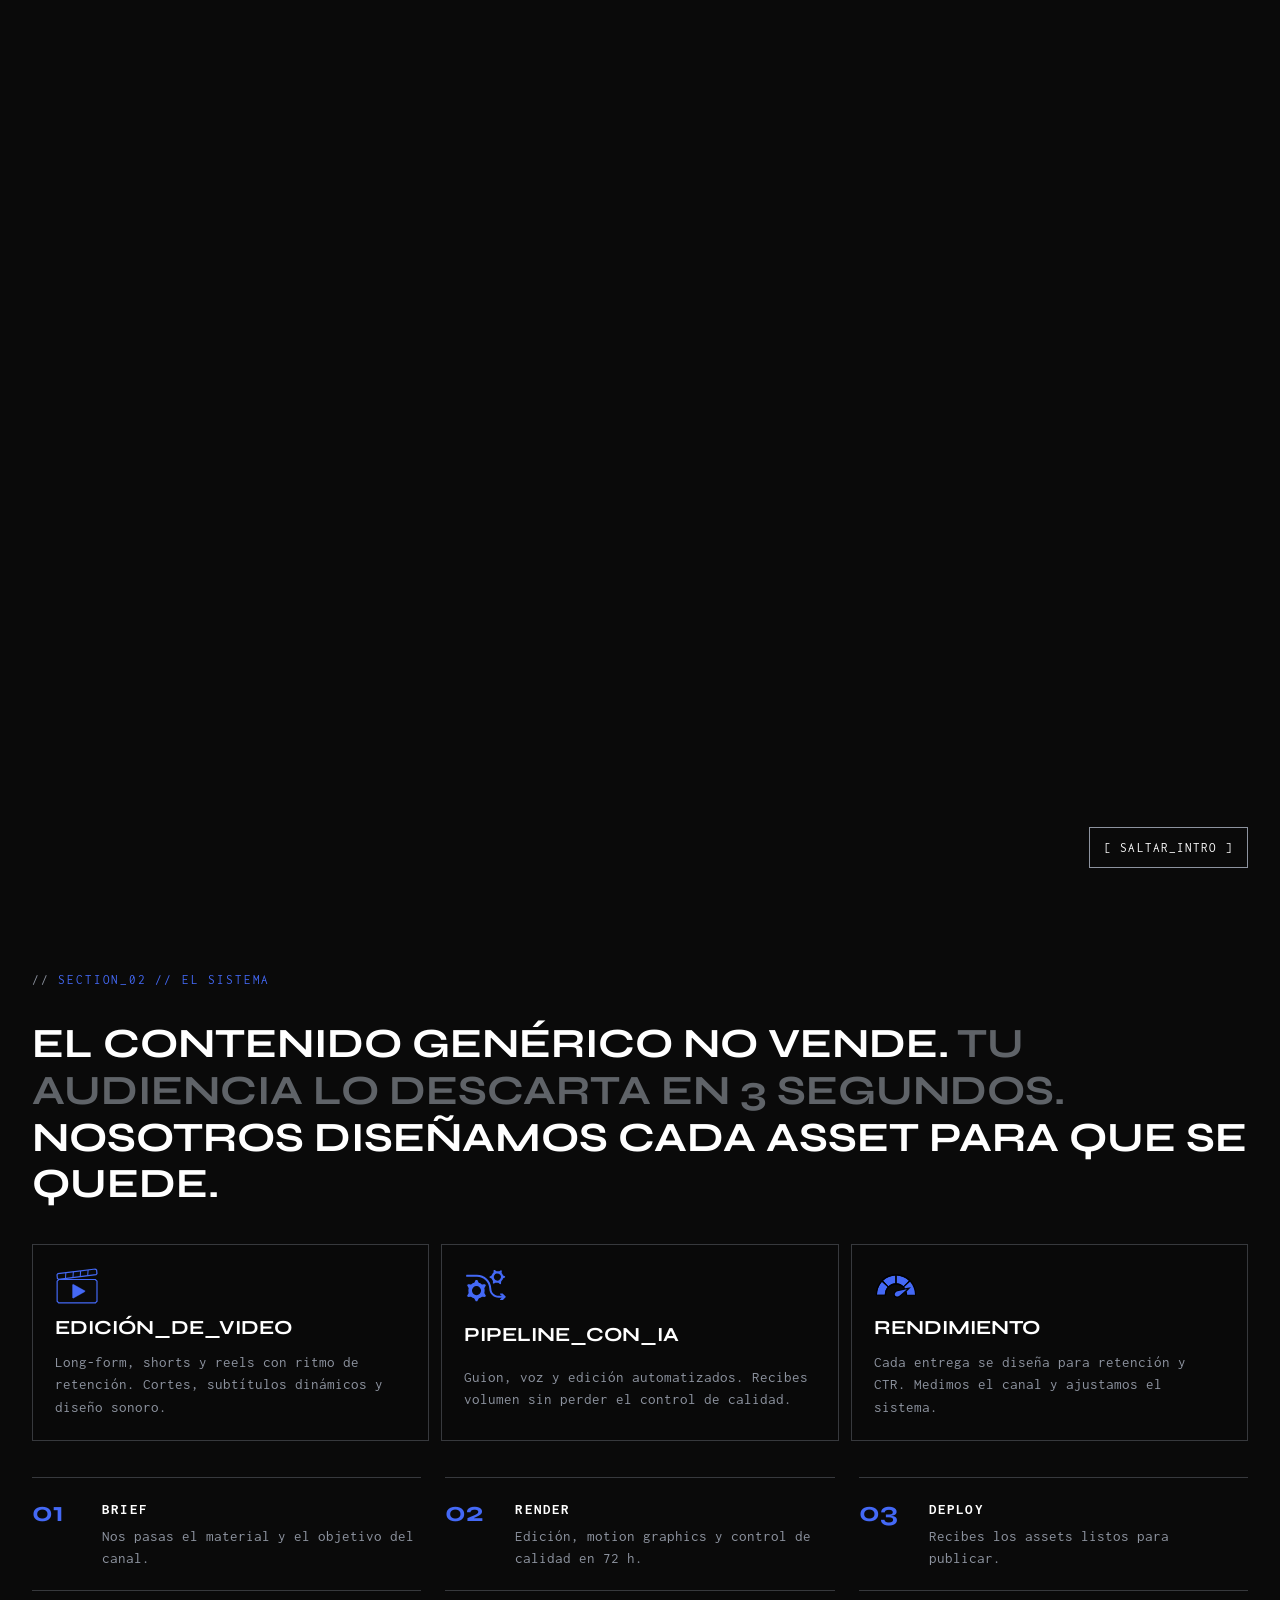
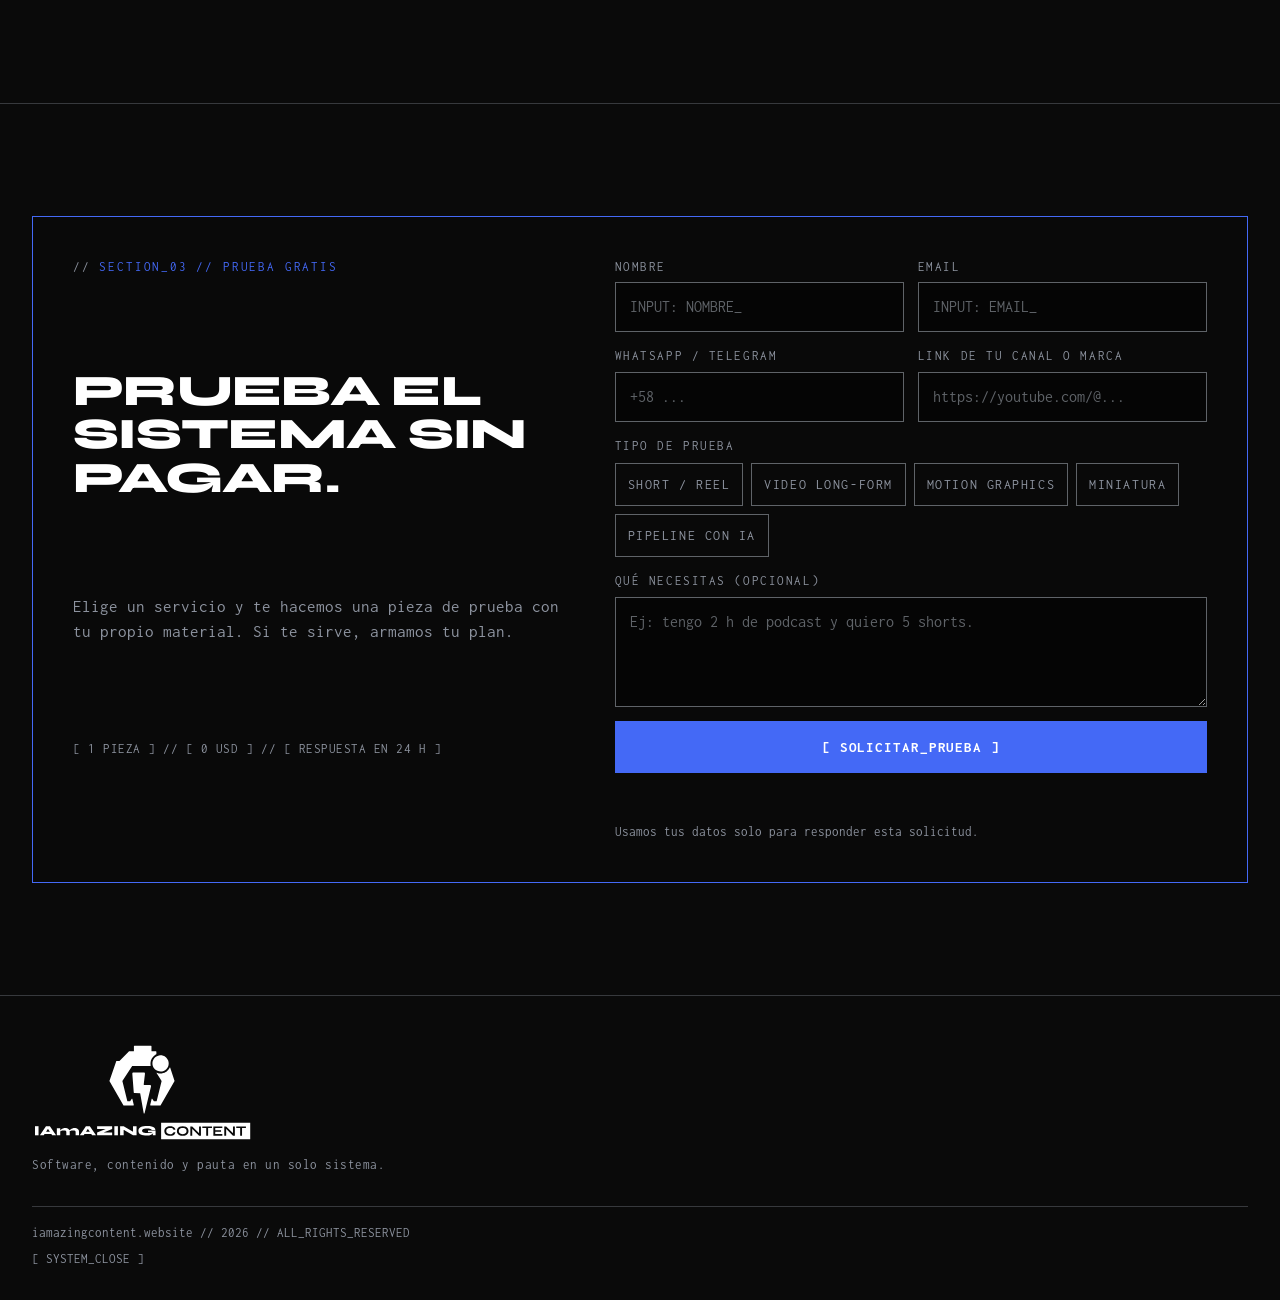
==== index.html @ 4e672001 "fix: hallazgos P0/P1 de la revisión UX/UI (taste) - Titulares sin cortes a mitad de palabra en móvil" ====
<!DOCTYPE html>
<html lang="es">
<head>
  <meta charset="UTF-8">
  <meta name="viewport" content="width=device-width, initial-scale=1, viewport-fit=cover">
  <title>IAmAZING CONTENT // Ingeniería visual para creadores y marcas</title>
  <meta name="description" content="Edición de video, motion graphics y pipeline con IA para canales de YouTube y marcas. Más de 1 M de suscriptores en los canales que operamos. Pide tu prueba gratis.">
  <meta name="theme-color" content="#0A0A0A">
  <meta property="og:type" content="website">
  <meta property="og:title" content="IAmAZING CONTENT // Contenido que detiene el scroll">
  <meta property="og:description" content="Edición de video, motion graphics y pipeline con IA. Pide tu prueba gratis.">
  <meta property="og:image" content="assets/brand/og-isotipo.png">
  <link rel="icon" type="image/svg+xml" href="assets/brand/logos/Isotipo-azul.svg">
  <link rel="preconnect" href="https://fonts.googleapis.com">
  <link rel="preconnect" href="https://fonts.gstatic.com" crossorigin>
  <link href="https://fonts.googleapis.com/css2?family=Inconsolata:wght@400;700&family=Syne:wght@600;700;800&display=swap" rel="stylesheet">
  <link rel="stylesheet" href="assets/css/iamc.css">
</head>
<body>
  <div id="intro" aria-hidden="true">
    <video muted playsinline preload="auto"><source src="assets/video/intro.mp4" type="video/mp4"></video>
    <canvas></canvas>
    <button class="intro-skip" type="button">[ SALTAR_INTRO ]</button>
  </div>
  <canvas id="ascii-bg" aria-hidden="true"></canvas>
  <div class="noise" aria-hidden="true"></div>
  <div class="scanline" aria-hidden="true"></div>

  <div class="page">
    <header class="topbar">
      <div class="wrap">
        <a class="brand" href="./" aria-label="IAmAZING CONTENT, inicio">
          <img class="iso" src="assets/brand/logos/Isotipo-azul.svg" alt="" width="36" height="36">
          <span class="wordmark">IAmAZING <b>CONTENT</b></span>
        </a>
        <div class="status" aria-hidden="true"><span><span class="dot">■</span> SYSTEM_ONLINE</span><span>LOG: CCS/VNZLA</span></div>
        <nav class="nav" aria-label="Principal">
          <a href="portafolio/">[ PORTAFOLIO ]</a>
          <a class="hide-sm" href="portafolio/#planes">[ PLANES ]</a>
          <a class="nav-cta" href="#prueba">PRUEBA_GRATIS</a>
        </nav>
      </div>
    </header>

    <main>
      <!-- SECTION_01 // HERO + CARRUSEL DE CLIENTES -->
      <section class="hero" aria-labelledby="hero-title">
        <div class="wrap">
          <span class="tag reveal">Estudio de ingeniería visual</span>
          <h1 id="hero-title" class="h-display reveal">Contenido que <em>detiene</em> el scroll.</h1>
          <p class="lead reveal">Editamos, animamos y automatizamos video para canales de YouTube y marcas. <strong>Dirección creativa humana</strong> sobre un pipeline con IA.</p>
        </div>
      </section>

      <section aria-label="Canales que operamos">
        <div class="wrap" style="margin-bottom:12px"><span class="mono-s">[ CLIENTES_ACTIVOS ] // +1 M de suscriptores en los canales que operamos</span></div>
        <div class="marquee"><div class="marquee-track" id="client-track"></div></div>
        <div class="wrap" style="padding-top:20px">
          <div class="hero-actions">
            <a class="btn btn-primary glitch" href="portafolio/">[ ACCEDER_AL_PORTAFOLIO ]
              <img class="arr" src="assets/brand/icons/icon-arrow-deploy-white.svg" alt=""></a>
            <a class="btn glitch" href="#prueba">[ PRUEBA_GRATIS ]</a>
          </div>
        </div>
      </section>

      <!-- SECTION_02 // SPEECH DE VENTA -->
      <section class="section" id="sistema" aria-labelledby="sistema-title">
        <div class="wrap">
          <div class="section-head">
            <span class="tag">Section_02 // El sistema</span>
            <h2 id="sistema-title" class="sr-only">El sistema</h2>
          </div>
          <p class="manifesto reveal">El contenido genérico no vende. <span>Tu audiencia lo descarta en 3 segundos.</span> Nosotros diseñamos cada asset para que se quede.</p>

          <div class="pillars">
            <article class="pillar panel reveal">
              <img src="assets/brand/icons/icon-video-render-blue.svg" alt="" width="44" height="38">
              <h3 data-scramble>Edición_de_video</h3>
              <p>Long-form, shorts y reels con ritmo de retención. Cortes, subtítulos dinámicos y diseño sonoro.</p>
            </article>
            <article class="pillar panel reveal">
              <img src="assets/brand/icons/icon-automation-workflow-blue.svg" alt="" width="44" height="38">
              <h3 data-scramble>Pipeline_con_IA</h3>
              <p>Guion, voz y edición automatizados. Recibes volumen sin perder el control de calidad.</p>
            </article>
            <article class="pillar panel reveal">
              <img src="assets/brand/icons/icon-metrics-speed-blue.svg" alt="" width="44" height="38">
              <h3 data-scramble>Rendimiento</h3>
              <p>Cada entrega se diseña para retención y CTR. Medimos el canal y ajustamos el sistema.</p>
            </article>
          </div>

          <div class="pipeline">
            <div class="step reveal"><b>01</b><div><h4>Brief</h4><p>Nos pasas el material y el objetivo del canal.</p></div></div>
            <div class="step reveal"><b>02</b><div><h4>Render</h4><p>Edición, motion graphics y control de calidad en 72 h.</p></div></div>
            <div class="step reveal"><b>03</b><div><h4>Deploy</h4><p>Recibes los assets listos para publicar.</p></div></div>
          </div>
        </div>
      </section>

      <!-- SECTION_03 // PRUEBA GRATIS (captura de leads) -->
      <section class="section" id="prueba" aria-labelledby="prueba-title">
        <div class="wrap">
          <div class="trial panel reveal">
            <div class="trial-head">
              <span class="tag">Section_03 // Prueba gratis</span>
              <h2 id="prueba-title" class="h2">Prueba el sistema sin pagar.</h2>
              <p class="lead">Elige un servicio y te hacemos una pieza de prueba con tu propio material. Si te sirve, armamos tu plan.</p>
              <p class="mono-s">[ 1 PIEZA ] // [ 0 USD ] // [ RESPUESTA EN 24 H ]</p>
            </div>
            <form class="form" id="trial-form" novalidate>
              <div class="row">
                <div class="field"><label for="f-nombre">Nombre</label><input id="f-nombre" name="nombre" autocomplete="name" required placeholder="INPUT: NOMBRE_"></div>
                <div class="field"><label for="f-email">Email</label><input id="f-email" name="email" type="email" autocomplete="email" required placeholder="INPUT: EMAIL_"></div>
              </div>
              <div class="row">
                <div class="field"><label for="f-tel">WhatsApp / Telegram</label><input id="f-tel" name="telefono" type="tel" autocomplete="tel" placeholder="+58 ..."></div>
                <div class="field"><label for="f-canal">Link de tu canal o marca</label><input id="f-canal" name="canal" type="url" inputmode="url" required placeholder="https://youtube.com/@..."></div>
              </div>
              <fieldset class="field" style="border:0">
                <legend class="legend">Tipo de prueba</legend>
                <div class="chips">
                  <label><input type="checkbox" name="servicio" value="Short / Reel"><span>Short / Reel</span></label>
                  <label><input type="checkbox" name="servicio" value="Video long-form"><span>Video long-form</span></label>
                  <label><input type="checkbox" name="servicio" value="Motion graphics"><span>Motion graphics</span></label>
                  <label><input type="checkbox" name="servicio" value="Miniatura"><span>Miniatura</span></label>
                  <label><input type="checkbox" name="servicio" value="Pipeline con IA"><span>Pipeline con IA</span></label>
                </div>
              </fieldset>
              <div class="field"><label for="f-msg">Qué necesitas (opcional)</label><textarea id="f-msg" name="mensaje" placeholder="Ej: tengo 2 h de podcast y quiero 5 shorts."></textarea></div>
              <input class="hp" name="website" tabindex="-1" autocomplete="off" aria-hidden="true">
              <button class="btn btn-primary btn-block glitch" type="submit">[ SOLICITAR_PRUEBA ]</button>
              <p class="form-status" id="form-status" role="status" aria-live="polite"></p>
              <p class="form-note">Usamos tus datos solo para responder esta solicitud.</p>
            </form>
          </div>
        </div>
      </section>
    </main>

    <!-- SECTION_04 // FOOTER -->
    <footer class="footer" id="contacto">
      <div class="wrap">
        <div class="footer-grid">
          <div>
            <img class="logo-big" src="assets/brand/logos/Logotipo-negativo.svg" alt="IAmAZING CONTENT" width="220">
            <p class="mono-s" style="margin-top:14px">Software, contenido y pauta en un solo sistema.</p>
          </div>
          <div class="socials" id="socials"></div>
        </div>
        <div class="footer-bottom">
          <span><span data-domain></span> // <span data-year></span> // ALL_RIGHTS_RESERVED</span>
          <span>[ SYSTEM_CLOSE ]</span>
        </div>
      </div>
    </footer>
  </div>

  <script src="assets/js/config.js"></script>
  <script src="assets/js/app.js"></script>
</body>
</html>
---- assets/css/iamc.css ----
/* IAmAZING CONTENT // WEBSITE v2 // mobile first
   Tokens = Kit-IA/tokens.css (brandbook). Nada de esquinas redondeadas. */
:root {
  --negro: #0A0A0A;
  --negro-2: #050505;
  --azul: #4469F6;
  --cemento: #8D939F;
  --ceniza: #5F6368;
  --blanco: #FFFFFF;
  --line: rgba(141, 147, 159, .35);
  --f-display: 'Syne', sans-serif;
  --f-mono: 'Inconsolata', ui-monospace, monospace;
  --gut: 16px;
  --max: 1280px;
}

*, *::before, *::after { box-sizing: border-box; margin: 0; padding: 0; border-radius: 0 !important; }
html { scroll-behavior: smooth; -webkit-text-size-adjust: 100%; overflow-x: clip; }
body {
  background: var(--negro);
  color: var(--cemento);
  font-family: var(--f-mono);
  font-size: 16px;
  line-height: 1.5;
  overflow-x: clip;
  min-height: 100vh;
}
img, svg, video { display: block; max-width: 100%; }
a { color: inherit; text-decoration: none; }
button, input, select, textarea { font: inherit; color: inherit; }
:focus-visible { outline: 2px solid var(--azul); outline-offset: 3px; }
.sr-only { position: absolute; width: 1px; height: 1px; overflow: hidden; clip: rect(0 0 0 0); white-space: nowrap; }

/* ---------- capas de fondo ---------- */
#ascii-bg { position: fixed; inset: 0; width: 100%; height: 100%; z-index: 0; pointer-events: none; }
.noise {
  position: fixed; inset: 0; z-index: 1; pointer-events: none; opacity: .08; mix-blend-mode: overlay;
  background-image: url('data:image/svg+xml,%3Csvg viewBox="0 0 200 200" xmlns="http://www.w3.org/2000/svg"%3E%3Cfilter id="n"%3E%3CfeTurbulence type="fractalNoise" baseFrequency="0.85" numOctaves="3" stitchTiles="stitch"/%3E%3C/filter%3E%3Crect width="100%25" height="100%25" filter="url(%23n)"/%3E%3C/svg%3E');
}
.scanline {
  position: fixed; left: 0; right: 0; height: 120px; z-index: 1; pointer-events: none;
  background: linear-gradient(to bottom, transparent, rgba(68, 105, 246, .06), transparent);
  animation: scan 7s linear infinite;
}
@keyframes scan { from { top: -120px; } to { top: 100%; } }

.page { position: relative; z-index: 2; }
.wrap { width: 100%; max-width: var(--max); margin: 0 auto; padding: 0 var(--gut); }

/* ---------- intro ---------- */
#intro { position: fixed; inset: 0; z-index: 100; background: var(--negro); transition: opacity 1s ease; }
#intro.out { opacity: 0; pointer-events: none; }
#intro canvas { width: 100%; height: 100%; }
#intro video { display: none; }
.intro-skip {
  position: absolute; right: var(--gut); bottom: calc(var(--gut) + env(safe-area-inset-bottom));
  background: transparent; border: 1px solid var(--cemento); padding: 10px 14px;
  font-family: var(--f-mono); font-size: 13px; letter-spacing: .08em; color: var(--blanco); cursor: pointer;
}

/* ---------- barra superior ---------- */
.topbar {
  position: sticky; top: 0; z-index: 50;
  background: rgba(10, 10, 10, .82); backdrop-filter: blur(8px); -webkit-backdrop-filter: blur(8px);
  border-bottom: 1px solid var(--line);
}
.topbar .wrap { display: flex; align-items: center; justify-content: space-between; gap: 12px; height: 60px; }
.brand { display: flex; align-items: center; gap: 10px; }
.brand .iso { width: 30px; height: 30px; }
.brand .logo { height: 16px; width: auto; }
.nav { display: flex; align-items: center; gap: 6px; }
.nav a { font-size: 13px; letter-spacing: .06em; padding: 8px 10px; color: var(--cemento); }
.nav a:hover, .nav a[aria-current="page"] { color: var(--blanco); }
.nav .nav-cta { border: 1px solid var(--azul); color: var(--blanco); }
.nav .hide-sm { display: none; }
.status { display: none; font-size: 12px; color: var(--ceniza); gap: 14px; }
.status .dot { color: var(--azul); animation: blink 1.4s steps(1) infinite; }
@keyframes blink { 50% { opacity: 0; } }

/* ---------- tipografía ---------- */
.tag { display: inline-block; font-size: 12px; letter-spacing: .14em; color: var(--azul); text-transform: uppercase; }
.tag::before { content: '// '; color: var(--ceniza); }
.h-display {
  font-family: var(--f-display); font-weight: 800; color: var(--blanco);
  text-transform: uppercase; line-height: .95; letter-spacing: -.02em;
  font-size: clamp(1.6rem, 6.8vw, 6.2rem); letter-spacing: -.03em;
}
.h-display em { font-style: normal; color: var(--azul); }
.h2 {
  font-family: var(--f-display); font-weight: 800; color: var(--blanco); text-transform: uppercase;
  line-height: 1; letter-spacing: -.015em; font-size: clamp(1.5rem, 6vw, 3.4rem);
}
.lead { font-size: 17px; color: var(--cemento); max-width: 60ch; }
.lead strong { color: var(--blanco); font-weight: 700; }
.mono-s { font-size: 13px; letter-spacing: .04em; color: var(--ceniza); }

/* ---------- botones ---------- */
.btn {
  position: relative; display: inline-flex; align-items: center; justify-content: center; gap: 10px;
  min-height: 52px; padding: 14px 22px; border: 1px solid var(--azul);
  font-family: var(--f-mono); font-weight: 700; font-size: 15px; letter-spacing: .06em; text-transform: uppercase;
  cursor: pointer; overflow: hidden; transition: color .2s, background .2s; background: transparent; color: var(--blanco);
}
.btn-primary { background: var(--azul); color: var(--blanco); }
.btn:hover { background: var(--blanco); color: var(--negro); border-color: var(--blanco); }
.btn .arr { width: 18px; height: 18px; }
.btn-block { width: 100%; }
.glitch:hover { animation: glitch .35s steps(2) 1; }
@keyframes glitch {
  0% { transform: translate(0); clip-path: inset(0 0 0 0); }
  25% { transform: translate(-3px, 1px); clip-path: inset(10% 0 55% 0); }
  50% { transform: translate(3px, -1px); clip-path: inset(60% 0 5% 0); }
  75% { transform: translate(-1px, 0); clip-path: inset(30% 0 30% 0); }
  100% { transform: translate(0); clip-path: inset(0 0 0 0); }
}

/* ---------- secciones ---------- */
.section { padding: 72px 0; border-bottom: 1px solid var(--line); }
.section-head { display: grid; gap: 14px; margin-bottom: 32px; }
.panel { border: 1px solid var(--line); background: rgba(10, 10, 10, .78); }

/* HERO */
.hero { padding: 40px 0 28px; }
.hero .h-display { margin: 14px 0 18px; }
.hero .lead { margin-bottom: 26px; }
.hero-actions { display: grid; gap: 10px; }

/* CARRUSEL DE CLIENTES (marquee) */
.marquee { position: relative; overflow: hidden; border-top: 1px solid var(--line); border-bottom: 1px solid var(--line); background: rgba(5, 5, 5, .85); }
.marquee::before, .marquee::after { content: ''; position: absolute; top: 0; bottom: 0; width: 40px; z-index: 2; pointer-events: none; }
.marquee::before { left: 0; background: linear-gradient(to right, var(--negro), transparent); }
.marquee::after { right: 0; background: linear-gradient(to left, var(--negro), transparent); }
.marquee-track { display: flex; width: max-content; animation: marquee 38s linear infinite; }
.marquee:hover .marquee-track, .marquee:focus-within .marquee-track { animation-play-state: paused; }
@keyframes marquee { to { transform: translateX(-50%); } }
.client {
  display: grid; grid-template-rows: auto auto auto; gap: 6px; width: 250px; padding: 18px 20px;
  border-right: 1px solid var(--line); transition: background .2s;
}
.client:hover { background: rgba(68, 105, 246, .08); }
.client .c-name { font-family: var(--f-display); font-weight: 700; color: var(--blanco); font-size: 18px; line-height: 1.1; text-transform: uppercase; }
.client .c-num { font-family: var(--f-display); font-weight: 800; color: var(--azul); font-size: 34px; line-height: 1; }
.client .c-meta { font-size: 12px; color: var(--ceniza); letter-spacing: .06em; text-transform: uppercase; }

/* SPEECH / PILARES */
.pillars { display: grid; gap: 12px; }
.pillar { padding: 22px; display: grid; gap: 12px; }
.pillar img { width: 44px; height: 38px; object-fit: contain; object-position: left; }
.pillar h3 { font-family: var(--f-display); color: var(--blanco); font-size: 20px; text-transform: uppercase; line-height: 1.1; }
.pillar p { font-size: 15px; }
.manifesto { font-family: var(--f-display); font-weight: 700; color: var(--blanco); font-size: clamp(1.4rem, 5.6vw, 2.6rem); line-height: 1.12; text-transform: uppercase; margin-bottom: 36px; }
.manifesto span { color: var(--ceniza); }
.pipeline { margin-top: 36px; display: grid; }
.step { display: grid; grid-template-columns: 56px 1fr; gap: 14px; padding: 20px 0; border-top: 1px solid var(--line); }
.step:last-child { border-bottom: 1px solid var(--line); }
.step b { font-family: var(--f-display); color: var(--azul); font-size: 28px; line-height: 1; }
.step h4 { color: var(--blanco); font-size: 15px; letter-spacing: .08em; text-transform: uppercase; margin-bottom: 4px; }
.step p { font-size: 15px; }

/* FREE TRIAL */
.trial { padding: 22px; display: grid; gap: 22px; border-color: var(--azul); }
.trial-head { display: grid; gap: 10px; }
.form { display: grid; gap: 14px; }
.field { display: grid; gap: 6px; }
.legend { margin-bottom: 8px; }
.field label, .legend { font-size: 12px; letter-spacing: .12em; text-transform: uppercase; color: var(--cemento); }
.field input, .field select, .field textarea {
  width: 100%; min-height: 50px; padding: 12px 14px; background: var(--negro-2);
  border: 1px solid var(--ceniza); font-size: 16px; /* 16px evita el zoom de iOS */
  color: var(--blanco); appearance: none; -webkit-appearance: none;
}
.field textarea { min-height: 110px; resize: vertical; }
.field select { background-image: linear-gradient(45deg, transparent 50%, var(--cemento) 50%), linear-gradient(135deg, var(--cemento) 50%, transparent 50%); background-position: calc(100% - 20px) 50%, calc(100% - 14px) 50%; background-size: 6px 6px; background-repeat: no-repeat; }
.field input::placeholder, .field textarea::placeholder { color: var(--ceniza); }
.field input:focus, .field select:focus, .field textarea:focus { border-color: var(--azul); outline: none; }
.chips { display: flex; flex-wrap: wrap; gap: 8px; }
.chips label { position: relative; }
.chips input { position: absolute; opacity: 0; inset: 0; cursor: pointer; }
.chips span { display: inline-block; padding: 10px 12px; border: 1px solid var(--ceniza); font-size: 14px; color: var(--cemento); }
.chips input:checked + span { border-color: var(--azul); background: var(--azul); color: var(--blanco); }
.chips input:focus-visible + span { outline: 2px solid var(--azul); outline-offset: 2px; }
.form-note { font-size: 12px; color: var(--ceniza); }
.form-status { min-height: 1.5em; font-size: 14px; color: var(--azul); }
.hp { position: absolute; left: -9999px; }

/* FOOTER */
.footer { padding: 48px 0 calc(32px + env(safe-area-inset-bottom)); }
.footer-grid { display: grid; gap: 28px; }
.footer .logo-big { width: 220px; }
.socials { display: grid; grid-template-columns: 1fr 1fr; gap: 8px; }
.socials a { display: flex; align-items: center; gap: 10px; min-height: 48px; padding: 10px 12px; border: 1px solid var(--line); font-size: 14px; color: var(--blanco); }
.socials a:hover { border-color: var(--azul); }
.socials svg { width: 18px; height: 18px; fill: var(--azul); flex: none; }
.footer-bottom { margin-top: 32px; padding-top: 16px; border-top: 1px solid var(--line); display: grid; gap: 6px; font-size: 12px; color: var(--ceniza); }

/* ---------- PORTAFOLIO ---------- */
.reel { position: relative; }
.reel-track { display: flex; gap: 12px; overflow-x: auto; scroll-snap-type: x mandatory; padding: 0 var(--gut) 8px; scrollbar-width: none; }
.reel-track::-webkit-scrollbar { display: none; }
.reel-item { flex: 0 0 78%; scroll-snap-align: center; border: 1px solid var(--line); background: var(--negro-2); }
.reel-media { position: relative; aspect-ratio: 9 / 16; overflow: hidden; background: var(--negro-2); }
.reel-media video, .reel-media canvas { width: 100%; height: 100%; object-fit: cover; }
.reel-media .ph { position: absolute; inset: 0; display: grid; place-items: center; text-align: center; padding: 20px; font-size: 13px; color: var(--ceniza); }
.reel-cap { display: flex; justify-content: space-between; gap: 10px; padding: 10px 12px; font-size: 12px; letter-spacing: .06em; text-transform: uppercase; }
.reel-cap b { color: var(--blanco); font-weight: 700; }
.reel-ctrl { display: flex; gap: 8px; justify-content: flex-end; padding: 12px var(--gut) 0; }
.reel-ctrl button { width: 48px; height: 48px; border: 1px solid var(--line); background: transparent; color: var(--blanco); cursor: pointer; font-size: 18px; }
.reel-ctrl button:hover { border-color: var(--azul); }

.cases { display: grid; gap: 14px; }
.case { padding: 20px; display: grid; gap: 16px; }
.case-top { display: flex; justify-content: space-between; align-items: flex-start; gap: 10px; }
.case-id { font-size: 12px; color: var(--ceniza); letter-spacing: .1em; }
.case h3 { font-family: var(--f-display); font-weight: 800; color: var(--blanco); font-size: 26px; line-height: 1; text-transform: uppercase; }
.case .handle { font-size: 14px; color: var(--azul); }
.case .niche { font-size: 12px; text-transform: uppercase; letter-spacing: .1em; border: 1px solid var(--line); padding: 4px 8px; white-space: nowrap; }
.stats { display: grid; grid-template-columns: repeat(3, 1fr); border: 1px solid var(--line); }
.stat { padding: 12px 10px; border-right: 1px solid var(--line); }
.stat:last-child { border-right: 0; }
.stat b { display: block; font-family: var(--f-display); font-weight: 800; color: var(--blanco); font-size: 22px; line-height: 1.1; }
.stat span { font-size: 11px; color: var(--ceniza); letter-spacing: .08em; text-transform: uppercase; }
.timeline { display: grid; gap: 6px; font-size: 14px; }
.timeline div { display: grid; grid-template-columns: 92px 1fr; gap: 10px; }
.timeline dt { color: var(--ceniza); font-size: 12px; text-transform: uppercase; letter-spacing: .08em; padding-top: 2px; }
.timeline dd { color: var(--cemento); }
.pending { color: var(--ceniza); font-style: normal; border-bottom: 1px dashed var(--ceniza); }

.cta-band { padding: 28px 22px; display: grid; gap: 18px; background: var(--azul); border: 0; }
.cta-band .h2 { color: var(--blanco); }
.cta-band p { color: var(--blanco); }
.cta-band .btn { background: var(--negro); border-color: var(--negro); }
.cta-band .btn:hover { background: var(--blanco); color: var(--negro); }

.tiers { display: flex; border: 1px solid var(--line); margin-bottom: 18px; }
.tiers button { flex: 1; min-height: 48px; padding: 8px 6px; background: transparent; border: 0; border-right: 1px solid var(--line); color: var(--cemento); font-size: 13px; letter-spacing: .06em; text-transform: uppercase; cursor: pointer; }
.tiers button:last-child { border-right: 0; }
.tiers button[aria-pressed="true"] { background: var(--azul); color: var(--blanco); }
.tier-desc { font-size: 14px; margin-bottom: 18px; min-height: 3em; }
.plans { display: grid; gap: 12px; }
.plan { padding: 22px; display: grid; gap: 14px; align-content: start; }
.plan.featured { border-color: var(--azul); }
.plan .p-name { font-size: 13px; letter-spacing: .14em; color: var(--azul); text-transform: uppercase; }
.plan .p-hours { font-family: var(--f-display); font-weight: 800; color: var(--blanco); font-size: 22px; text-transform: uppercase; line-height: 1.1; }
.plan .p-price { font-family: var(--f-display); font-weight: 800; color: var(--blanco); font-size: 46px; line-height: 1; }
.plan .p-price small { font-family: var(--f-mono); font-size: 14px; color: var(--ceniza); font-weight: 400; }
.plan ul { list-style: none; display: grid; gap: 8px; font-size: 14px; }
.plan li { padding-left: 18px; position: relative; }
.plan li::before { content: '>'; position: absolute; left: 0; color: var(--azul); }

/* ---------- motion utilitario ---------- */
.reveal { opacity: 0; transform: translateY(18px); transition: opacity .7s ease, transform .7s ease; }
.reveal.in { opacity: 1; transform: none; }

/* ---------- breakpoints (mobile first) ---------- */
@media (min-width: 600px) {
  .hero-actions { grid-template-columns: auto auto; justify-content: start; }
  .reel-item { flex-basis: 44%; }
  .socials { grid-template-columns: repeat(3, 1fr); }
}
@media (min-width: 900px) {
  :root { --gut: 32px; }
  .topbar .wrap { height: 68px; }
  .brand .iso { width: 36px; height: 36px; }
  .brand .logo { height: 20px; }
  .nav .hide-sm { display: inline-block; }
  .status { display: flex; }
  .section { padding: 112px 0; }
  .hero { padding: 72px 0 48px; }
  .pillars { grid-template-columns: repeat(3, 1fr); }
  .pipeline { grid-template-columns: repeat(3, 1fr); gap: 0 24px; }
  .step, .step:last-child { border-bottom: 1px solid var(--line); }
  .trial { grid-template-columns: 1fr 1.2fr; padding: 40px; gap: 48px; }
  .form .row { display: grid; grid-template-columns: 1fr 1fr; gap: 14px; }
  .footer-grid { grid-template-columns: 1.2fr 2fr; }
  .client { width: 300px; padding: 22px 26px; }
  .reel-item { flex-basis: 24%; }
  .cases { grid-template-columns: repeat(2, 1fr); }
  .cta-band { grid-template-columns: 1fr auto; align-items: center; padding: 40px; }
  .plans { grid-template-columns: repeat(3, 1fr); }
  .tiers { max-width: 560px; }
}
@media (prefers-reduced-motion: reduce) {
  *, *::before, *::after { animation: none !important; transition: none !important; scroll-behavior: auto !important; }
  .reveal { opacity: 1; transform: none; }
  .marquee-track { flex-wrap: nowrap; }
}

/* QA 360 px: evitar que el contenido mínimo de las grillas ensanche la página */
.cases, .plans, .pillars, .footer-grid { grid-template-columns: minmax(0, 1fr); }
.case, .plan, .pillar, .socials a { min-width: 0; }
.socials { grid-template-columns: repeat(2, minmax(0, 1fr)); }
.socials a { font-size: 13px; flex-wrap: wrap; row-gap: 0; }
.socials a .mono-s { font-size: 11px; width: 100%; padding-left: 28px; }
.case h3 { font-size: clamp(19px, 5.6vw, 26px); }
.case-top > div { min-width: 0; }
.stat { min-width: 0; }
.stat b { font-size: clamp(17px, 5.2vw, 22px); }
.case .btn { width: 100%; }
@media (min-width: 600px) { .socials { grid-template-columns: repeat(3, minmax(0, 1fr)); } }
@media (min-width: 900px) {
  .cases { grid-template-columns: repeat(2, minmax(0, 1fr)); }
  .plans, .pillars { grid-template-columns: repeat(3, minmax(0, 1fr)); }
  .footer-grid { grid-template-columns: 1.2fr 2fr; }
  .case .btn { width: auto; justify-self: start; }
}
.case, .plan, .pillar, .trial, .form, .field { grid-template-columns: minmax(0, 1fr); }
.stats { grid-template-columns: repeat(3, minmax(0, 1fr)); }
.section-head .h2 { font-size: clamp(1.5rem, 6.2vw, 3.4rem); }
@media (min-width: 900px) { .trial { grid-template-columns: 1fr 1.2fr; } }

.wordmark { font-family: var(--f-display); font-weight: 800; font-size: 14px; letter-spacing: .02em; color: var(--blanco); white-space: nowrap; }
.wordmark b { background: var(--blanco); color: var(--negro); padding: 0 4px; font-weight: 700; }
@media (max-width: 380px) { .wordmark { font-size: 12px; } .nav a { padding: 8px 6px; font-size: 12px; } }
@media (min-width: 900px) { .wordmark { font-size: 17px; } .trial .h2 { font-size: clamp(2rem, 3.4vw, 2.8rem); } }
.nav a { white-space: nowrap; }
@media (max-width: 599px) { .nav a:not(.nav-cta) { display: none; } .wordmark { font-size: 13px; } }

/* taste P0/P1 (2026-11-03): sin cortes a mitad de palabra, texto legible, hero con video */
.case-top { flex-direction: column; align-items: flex-start; }
@media (min-width: 600px) { .case-top { flex-direction: row; } }
.mono-s, .c-meta, .stat span, .case-id, .timeline dt, .form-note, .footer-bottom, .reel-cap, .tag::before { color: var(--cemento); }
.mono-s, .form-note, .footer-bottom, .c-meta, .case-id, .stat span, .timeline dt, .reel-cap, .tag, .field label, .legend { font-size: 13px; }
.hero { position: relative; overflow: hidden; }
.hero .wrap { position: relative; z-index: 1; }
.hero-loop { position: absolute; inset: 0; width: 100%; height: 100%; object-fit: cover; opacity: .32; z-index: 0; }
.hero-loop + .hero-fade { position: absolute; inset: 0; z-index: 0; background: linear-gradient(to bottom, rgba(10,10,10,.35), var(--negro)); }
.stat b { white-space: nowrap; font-size: clamp(15px, 4.6vw, 22px); }
.stat { padding: 12px 8px; }
.stat b { font-size: clamp(14px, 4.2vw, 22px); letter-spacing: -.02em; }
.stat span { font-size: 12px; }
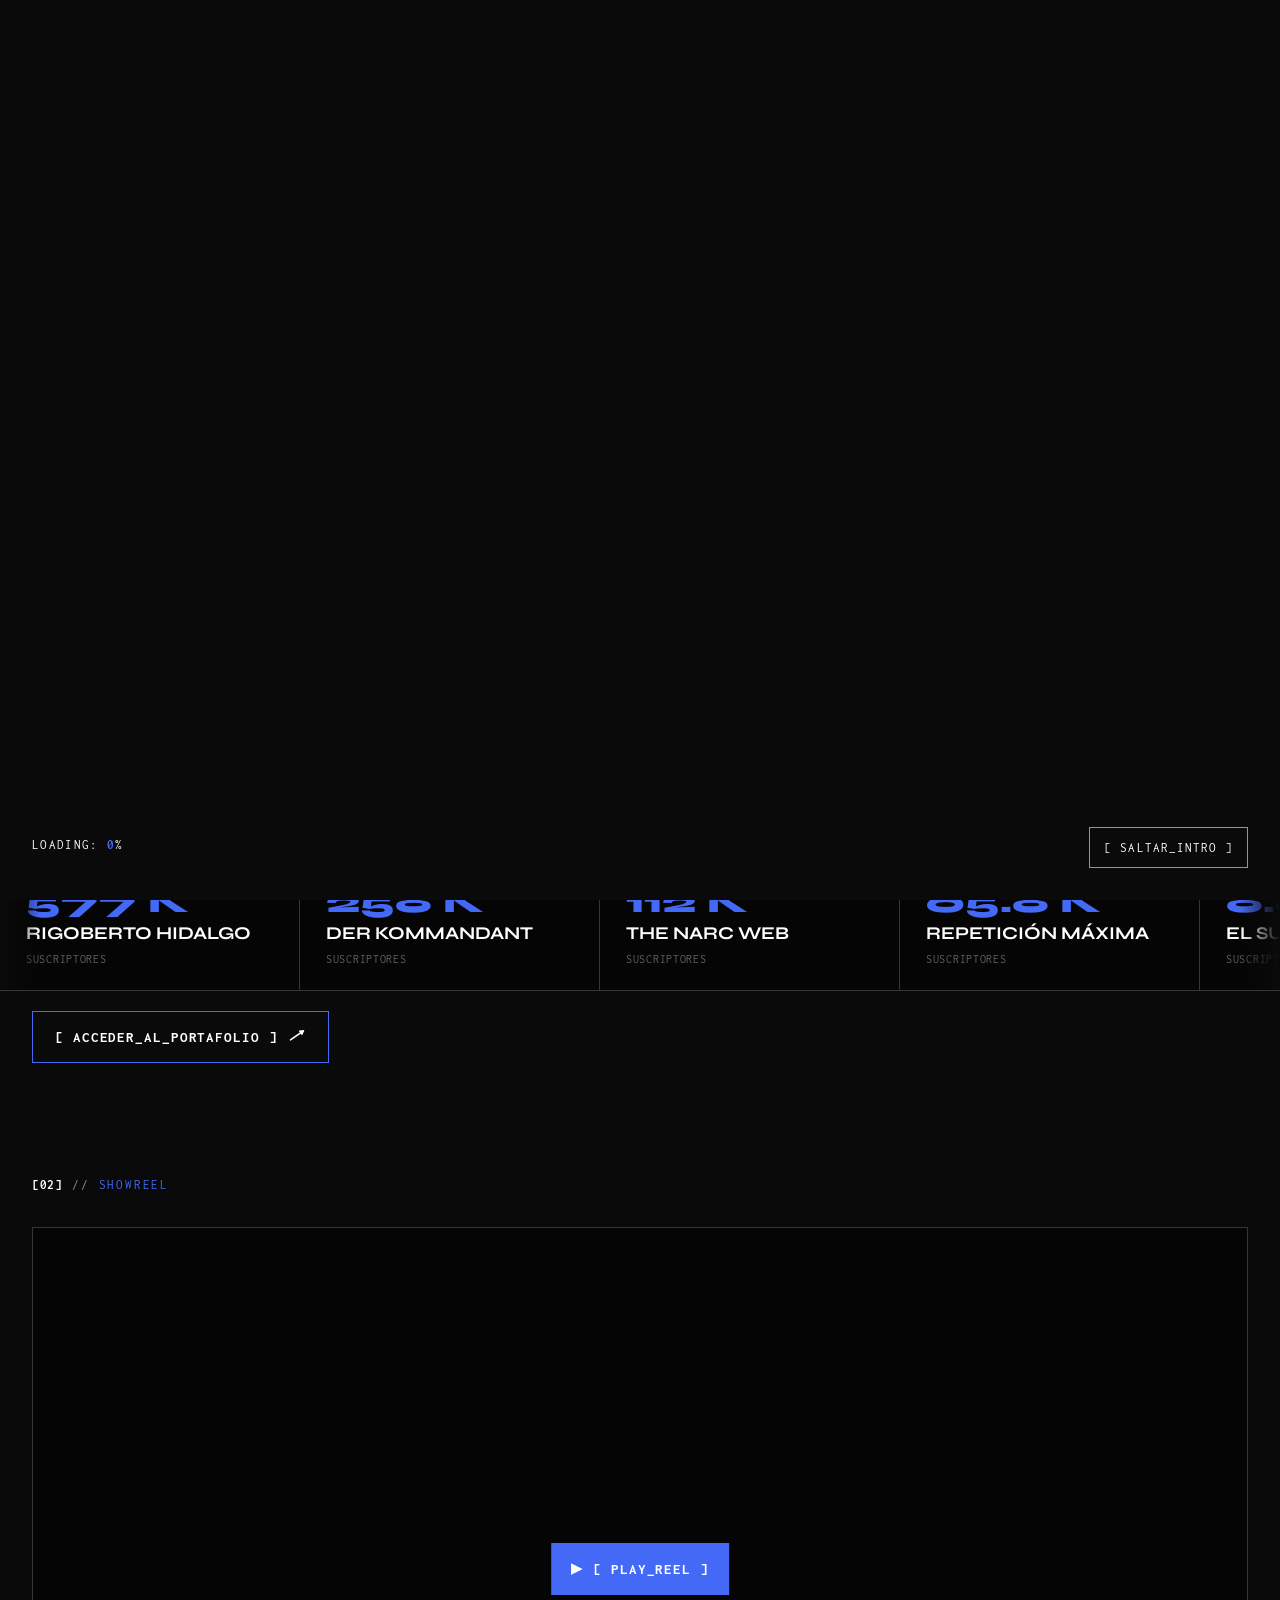
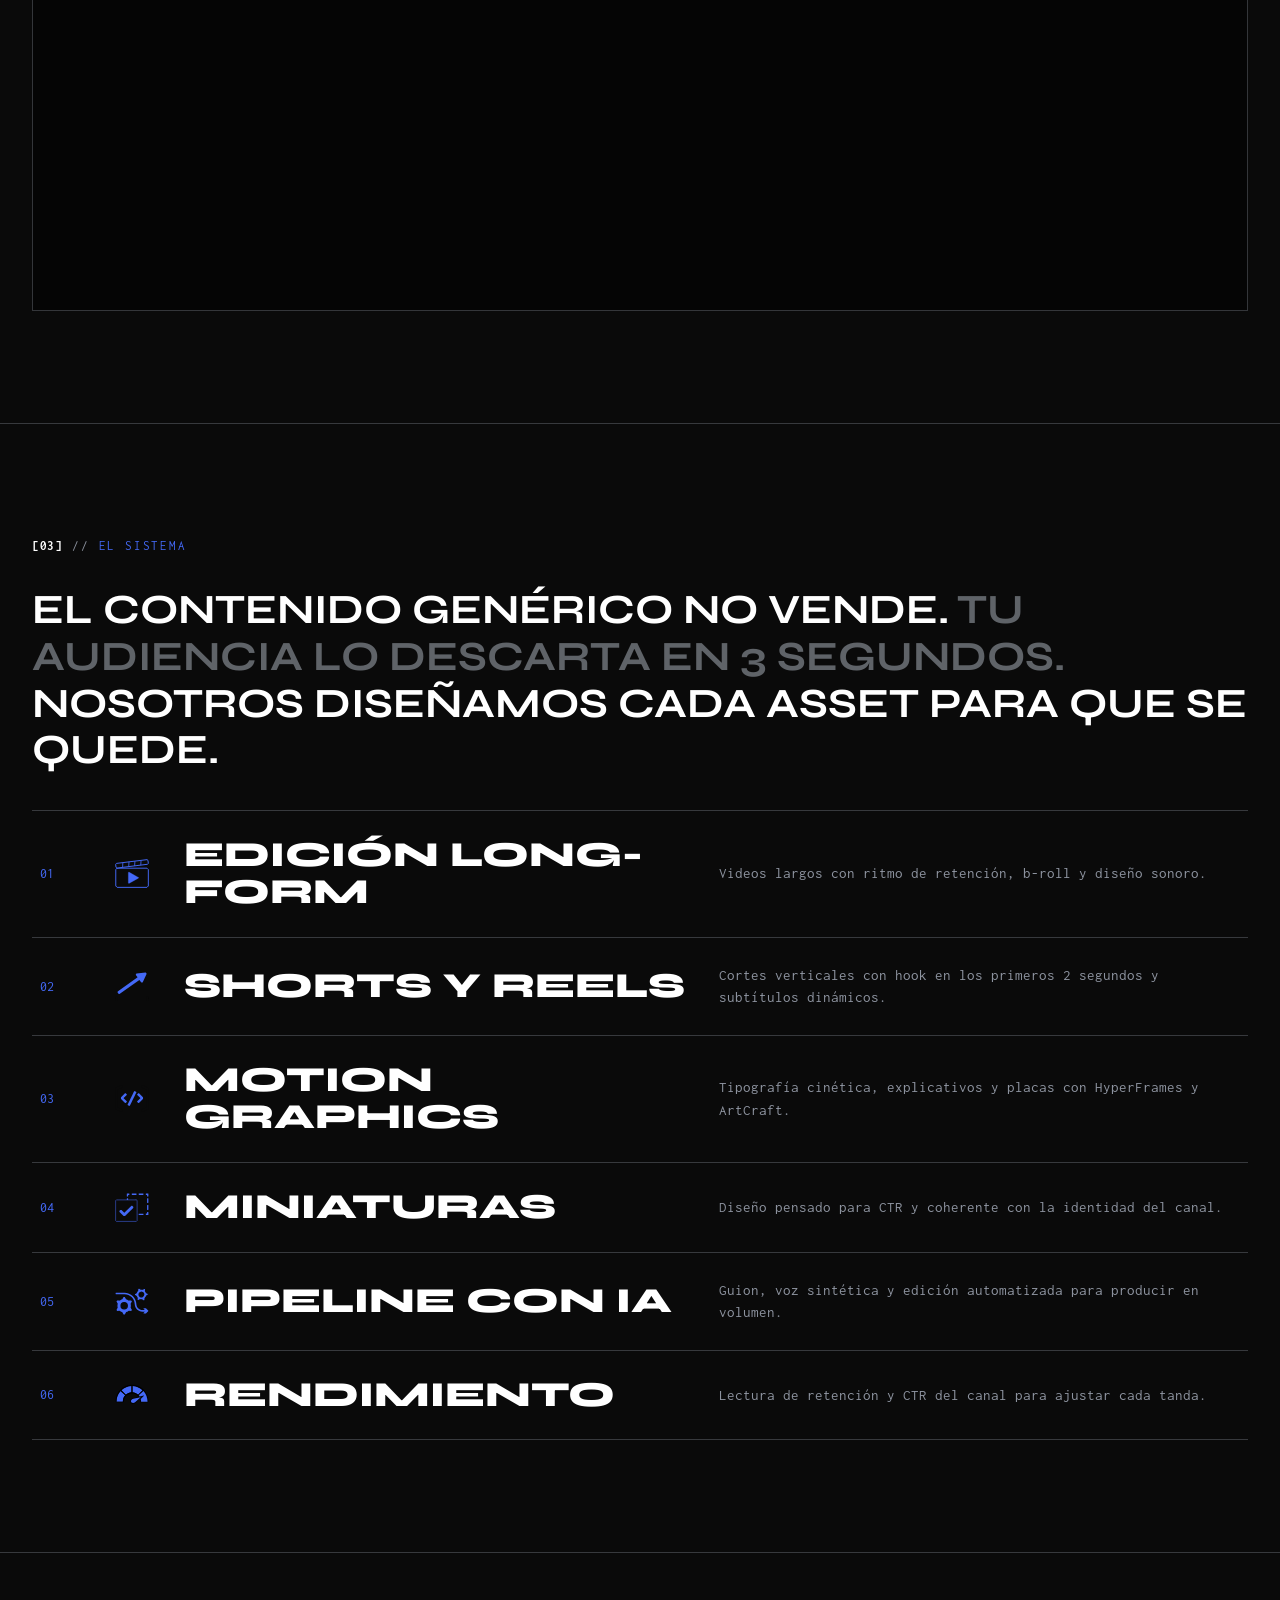
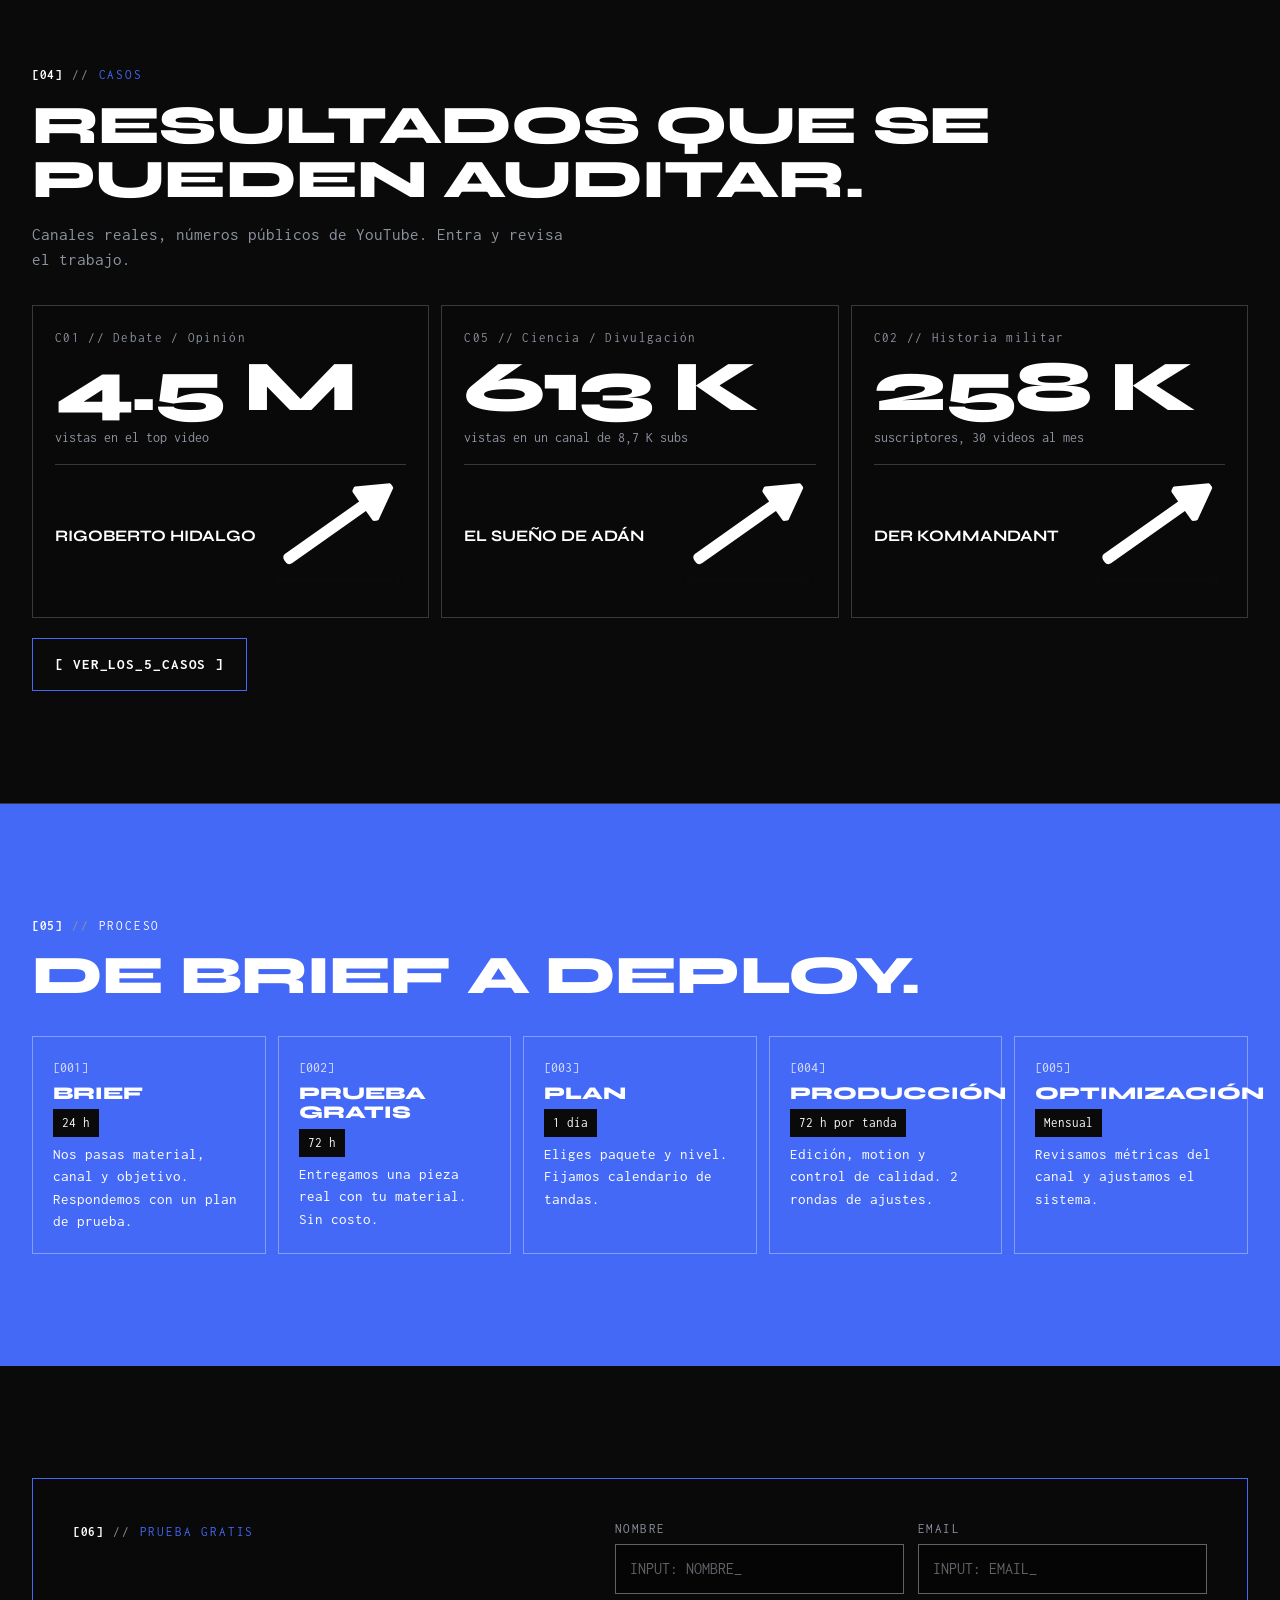
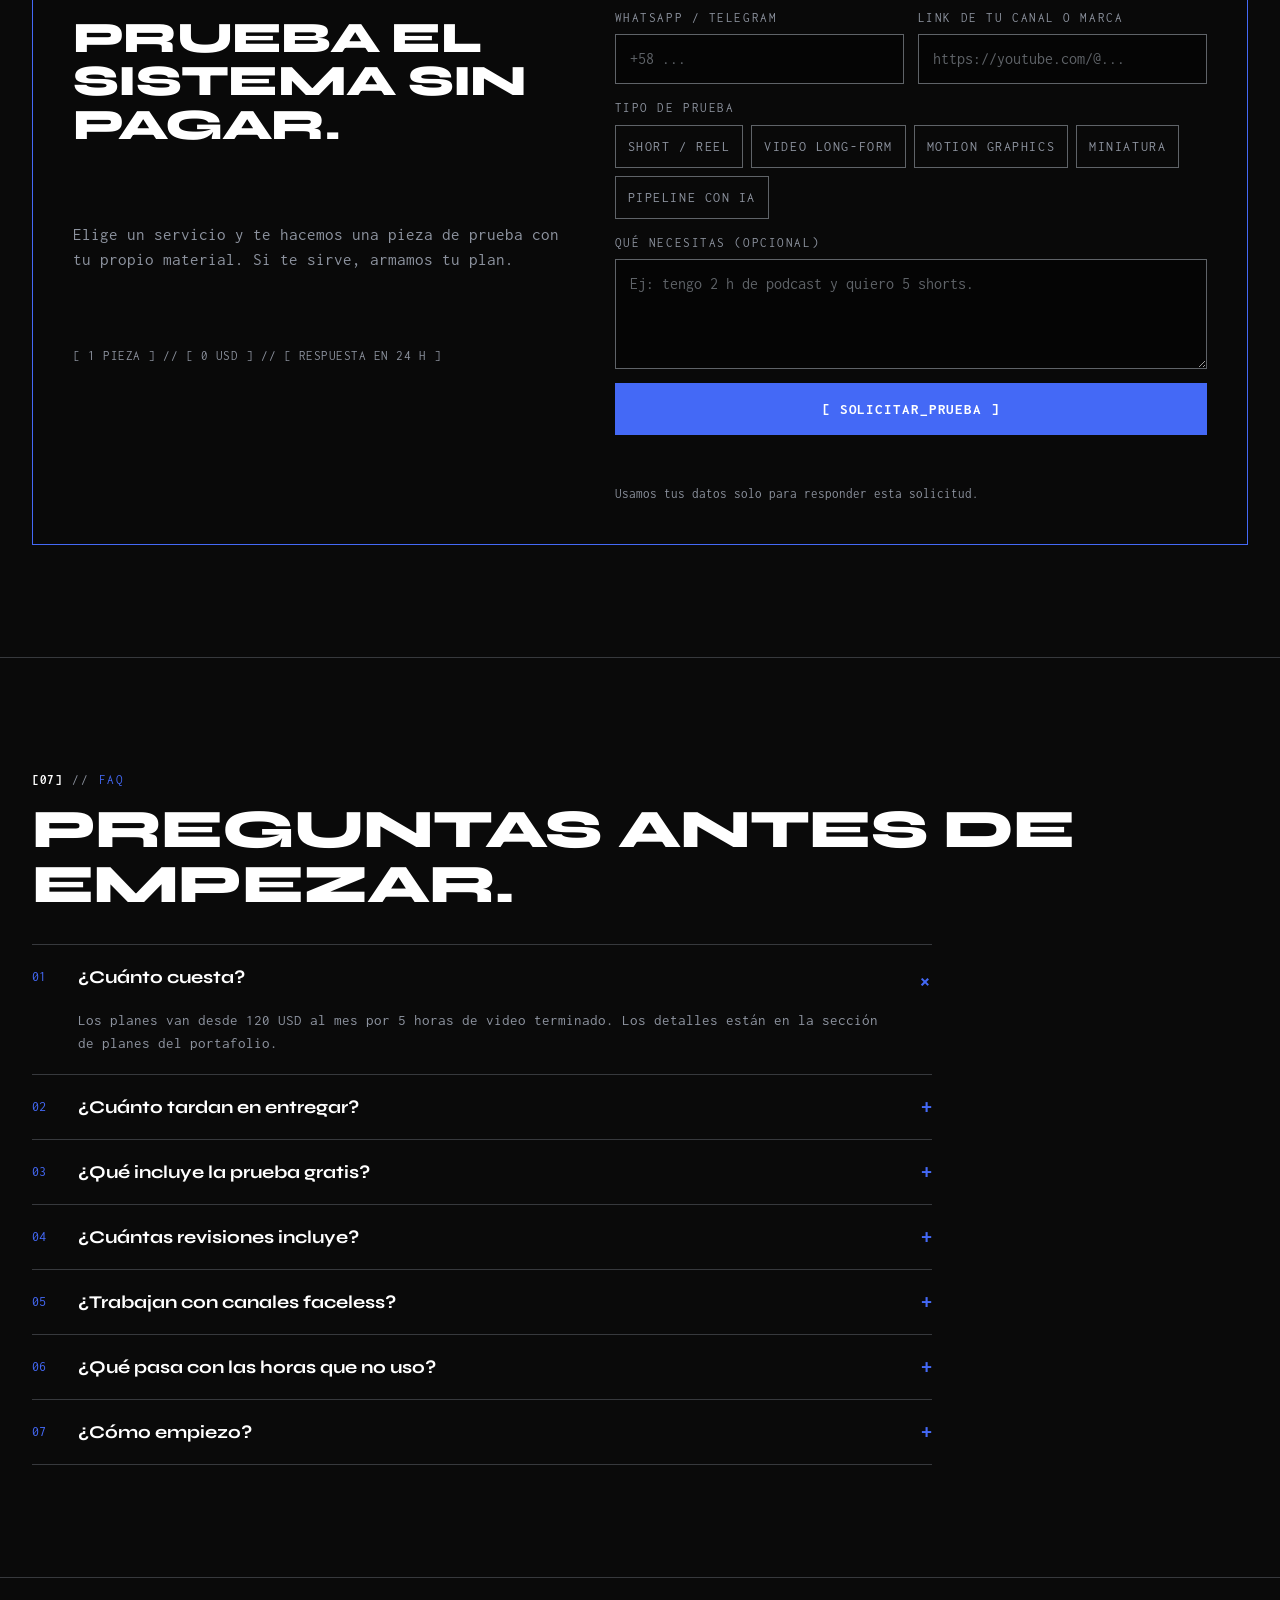
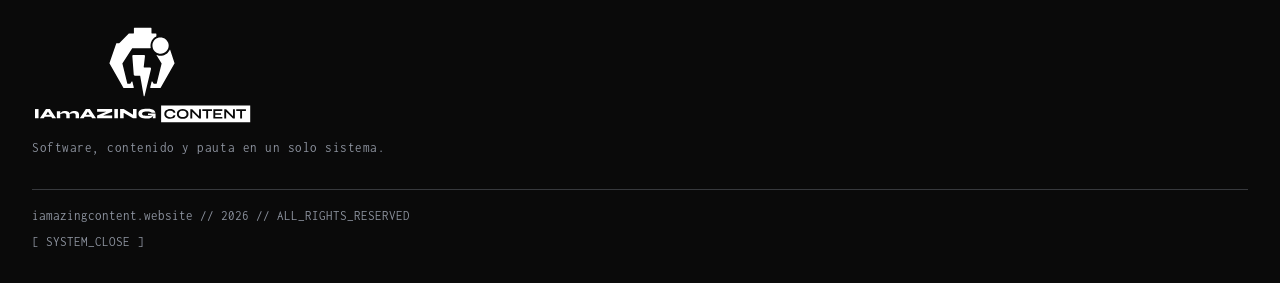
==== commit a29152fb: "feat: home v2.1 con sistema numerado [01]-[08] inspirado en referencia de agencia - Showreel con pla" ====
--- a/index.html
+++ b/index.html
@@ -20,6 +20,7 @@
   <div id="intro" aria-hidden="true">
     <video muted playsinline preload="auto"><source src="assets/video/intro.mp4" type="video/mp4"></video>
     <canvas></canvas>
+    <div class="intro-load mono-s">LOADING: <b id="intro-pct">0</b>%</div>
     <button class="intro-skip" type="button">[ SALTAR_INTRO ]</button>
   </div>
   <canvas id="ascii-bg" aria-hidden="true"></canvas>
@@ -43,71 +44,88 @@
     </header>
 
     <main>
-      <!-- SECTION_01 // HERO + CARRUSEL DE CLIENTES -->
+      <!-- [01] HERO -->
       <section class="hero" aria-labelledby="hero-title">
         <div class="wrap">
-          <span class="tag reveal">Estudio de ingeniería visual</span>
+          <div class="hero-meta reveal"><span class="idx">[01]</span><span class="tag" data-scramble>Estudio de ingeniería visual</span></div>
           <h1 id="hero-title" class="h-display reveal">Contenido que <em>detiene</em> el scroll.</h1>
-          <p class="lead reveal">Editamos, animamos y automatizamos video para canales de YouTube y marcas. <strong>Dirección creativa humana</strong> sobre un pipeline con IA.</p>
+          <div class="hero-grid">
+            <p class="lead reveal">Editamos, animamos y automatizamos video para canales de YouTube y marcas. <strong>Dirección creativa humana</strong> sobre un pipeline con IA.</p>
+            <div class="hero-side reveal">
+              <div class="badge-proof"><b data-count="1021550">1 M</b><span>suscriptores en los canales que operamos</span></div>
+              <a class="btn btn-primary glitch" href="#prueba">[ PRUEBA_GRATIS ]</a>
+            </div>
+          </div>
+          <ul class="stack reveal" aria-label="Servicios">
+            <li>Edición</li><li>Shorts</li><li>Motion</li><li>Miniaturas</li><li>Guion IA</li><li>Voz IA</li><li>HyperFrames</li><li>ArtCraft</li>
+          </ul>
+        </div>
+        <div class="giant" aria-hidden="true">IAmAZING</div>
+      </section>
+
+      <!-- CARRUSEL DE CLIENTES -->
+      <section aria-label="Canales que operamos">
+        <div class="marquee"><div class="marquee-track" id="client-track"></div></div>
+        <div class="wrap" style="padding-top:20px">
+          <a class="btn glitch" href="portafolio/">[ ACCEDER_AL_PORTAFOLIO ]
+            <img class="arr" src="assets/brand/icons/icon-arrow-deploy-white.svg" alt=""></a>
         </div>
       </section>
 
-      <section aria-label="Canales que operamos">
-        <div class="wrap" style="margin-bottom:12px"><span class="mono-s">[ CLIENTES_ACTIVOS ] // +1 M de suscriptores en los canales que operamos</span></div>
-        <div class="marquee"><div class="marquee-track" id="client-track"></div></div>
-        <div class="wrap" style="padding-top:20px">
-          <div class="hero-actions">
-            <a class="btn btn-primary glitch" href="portafolio/">[ ACCEDER_AL_PORTAFOLIO ]
-              <img class="arr" src="assets/brand/icons/icon-arrow-deploy-white.svg" alt=""></a>
-            <a class="btn glitch" href="#prueba">[ PRUEBA_GRATIS ]</a>
+      <!-- [02] SHOWREEL -->
+      <section class="section" id="showreel" aria-labelledby="reel-title">
+        <div class="wrap">
+          <div class="section-head"><span class="idx">[02]</span><span class="tag">Showreel</span><h2 id="reel-title" class="sr-only">Showreel</h2></div>
+          <div class="showreel reveal" id="showreel-box">
+            <video id="showreel-video" muted loop playsinline preload="none"></video>
+            <button class="play" type="button" id="showreel-play" aria-label="Reproducir showreel"><span>▶</span> [ PLAY_REEL ]</button>
           </div>
         </div>
       </section>
 
-      <!-- SECTION_02 // SPEECH DE VENTA -->
+      <!-- [03] SERVICIOS + SPEECH -->
       <section class="section" id="sistema" aria-labelledby="sistema-title">
         <div class="wrap">
-          <div class="section-head">
-            <span class="tag">Section_02 // El sistema</span>
-            <h2 id="sistema-title" class="sr-only">El sistema</h2>
-          </div>
+          <div class="section-head"><span class="idx">[03]</span><span class="tag">El sistema</span><h2 id="sistema-title" class="sr-only">Servicios</h2></div>
           <p class="manifesto reveal">El contenido genérico no vende. <span>Tu audiencia lo descarta en 3 segundos.</span> Nosotros diseñamos cada asset para que se quede.</p>
-
-          <div class="pillars">
-            <article class="pillar panel reveal">
-              <img src="assets/brand/icons/icon-video-render-blue.svg" alt="" width="44" height="38">
-              <h3 data-scramble>Edición_de_video</h3>
-              <p>Long-form, shorts y reels con ritmo de retención. Cortes, subtítulos dinámicos y diseño sonoro.</p>
-            </article>
-            <article class="pillar panel reveal">
-              <img src="assets/brand/icons/icon-automation-workflow-blue.svg" alt="" width="44" height="38">
-              <h3 data-scramble>Pipeline_con_IA</h3>
-              <p>Guion, voz y edición automatizados. Recibes volumen sin perder el control de calidad.</p>
-            </article>
-            <article class="pillar panel reveal">
-              <img src="assets/brand/icons/icon-metrics-speed-blue.svg" alt="" width="44" height="38">
-              <h3 data-scramble>Rendimiento</h3>
-              <p>Cada entrega se diseña para retención y CTR. Medimos el canal y ajustamos el sistema.</p>
-            </article>
-          </div>
-
-          <div class="pipeline">
-            <div class="step reveal"><b>01</b><div><h4>Brief</h4><p>Nos pasas el material y el objetivo del canal.</p></div></div>
-            <div class="step reveal"><b>02</b><div><h4>Render</h4><p>Edición, motion graphics y control de calidad en 72 h.</p></div></div>
-            <div class="step reveal"><b>03</b><div><h4>Deploy</h4><p>Recibes los assets listos para publicar.</p></div></div>
-          </div>
+          <ol class="services" id="services"></ol>
         </div>
       </section>
 
-      <!-- SECTION_03 // PRUEBA GRATIS (captura de leads) -->
+      <!-- [04] CASOS CON MÉTRICA -->
+      <section class="section" id="casos" aria-labelledby="casos-title">
+        <div class="wrap">
+          <div class="section-head">
+            <span class="idx">[04]</span><span class="tag">Casos</span>
+            <h2 id="casos-title" class="h2">Resultados que se pueden auditar.</h2>
+            <p class="lead">Canales reales, números públicos de YouTube. Entra y revisa el trabajo.</p>
+          </div>
+          <div class="metric-cards" id="metric-cards"></div>
+          <a class="btn glitch" href="portafolio/#canales" style="margin-top:20px">[ VER_LOS_5_CASOS ]</a>
+        </div>
+      </section>
+
+      <!-- [05] PROCESO -->
+      <section class="section section-blue" id="proceso" aria-labelledby="proceso-title">
+        <div class="wrap">
+          <div class="section-head">
+            <span class="idx">[05]</span><span class="tag">Proceso</span>
+            <h2 id="proceso-title" class="h2">De brief a deploy.</h2>
+          </div>
+          <ol class="process" id="process"></ol>
+        </div>
+      </section>
+
+      <!-- [06] PRUEBA GRATIS -->
       <section class="section" id="prueba" aria-labelledby="prueba-title">
         <div class="wrap">
           <div class="trial panel reveal">
             <div class="trial-head">
-              <span class="tag">Section_03 // Prueba gratis</span>
+              <div><span class="idx">[06]</span><span class="tag">Prueba gratis</span></div>
               <h2 id="prueba-title" class="h2">Prueba el sistema sin pagar.</h2>
               <p class="lead">Elige un servicio y te hacemos una pieza de prueba con tu propio material. Si te sirve, armamos tu plan.</p>
               <p class="mono-s">[ 1 PIEZA ] // [ 0 USD ] // [ RESPUESTA EN 24 H ]</p>
+              <div class="manager" id="manager" hidden></div>
             </div>
             <form class="form" id="trial-form" novalidate>
               <div class="row">
@@ -137,9 +155,20 @@
           </div>
         </div>
       </section>
+
+      <!-- [07] FAQ -->
+      <section class="section" id="faq" aria-labelledby="faq-title">
+        <div class="wrap">
+          <div class="section-head">
+            <span class="idx">[07]</span><span class="tag">FAQ</span>
+            <h2 id="faq-title" class="h2">Preguntas antes de empezar.</h2>
+          </div>
+          <div class="faq" id="faq-list"></div>
+        </div>
+      </section>
     </main>
 
-    <!-- SECTION_04 // FOOTER -->
+    <!-- [08] FOOTER -->
     <footer class="footer" id="contacto">
       <div class="wrap">
         <div class="footer-grid">
--- a/assets/css/iamc.css
+++ b/assets/css/iamc.css
@@ -328,3 +328,89 @@
 .stat { padding: 12px 8px; }
 .stat b { font-size: clamp(14px, 4.2vw, 22px); letter-spacing: -.02em; }
 .stat span { font-size: 12px; }
+
+/* ===== v2.1 // fusión con referencia: sistema numerado, showreel, servicios, métricas, proceso, FAQ ===== */
+.idx { font-family: var(--f-mono); font-weight: 700; color: var(--blanco); font-size: 13px; margin-right: 10px; letter-spacing: .04em; }
+.section-head { display: flex; flex-wrap: wrap; align-items: center; column-gap: 0; row-gap: 14px; }
+.section-head > :not(.idx):not(.tag) { flex: 1 0 100%; }
+.hero-meta { display: flex; align-items: center; }
+.hero-grid { display: grid; gap: 22px; }
+.hero-side { display: grid; gap: 14px; align-content: start; }
+.badge-proof { display: grid; grid-template-columns: auto 1fr; align-items: center; gap: 12px; padding: 12px 14px; border: 1px solid var(--line); }
+.badge-proof b { font-family: var(--f-display); font-weight: 800; color: var(--azul); font-size: 30px; line-height: 1; }
+.badge-proof span { font-size: 13px; color: var(--cemento); }
+.stack { list-style: none; display: flex; flex-wrap: wrap; gap: 6px; margin-top: 26px; }
+.stack li { font-size: 13px; padding: 6px 10px; border: 1px solid var(--line); color: var(--cemento); text-transform: uppercase; letter-spacing: .06em; }
+
+.showreel { position: relative; aspect-ratio: 16 / 9; border: 1px solid var(--line); background: var(--negro-2); overflow: hidden; }
+.showreel video { width: 100%; height: 100%; object-fit: cover; }
+.showreel .play { position: absolute; left: 50%; top: 50%; transform: translate(-50%, -50%); display: inline-flex; align-items: center; gap: 10px; min-height: 52px; padding: 12px 20px; background: var(--azul); color: var(--blanco); border: 0; font-family: var(--f-mono); font-weight: 700; font-size: 15px; letter-spacing: .06em; cursor: pointer; }
+.showreel .play span { font-size: 14px; }
+.showreel .play:hover { background: var(--blanco); color: var(--negro); }
+
+.services { list-style: none; border-top: 1px solid var(--line); }
+.svc { display: grid; grid-template-columns: 40px minmax(0, 1fr); column-gap: 14px; row-gap: 4px; padding: 20px 4px; border-bottom: 1px solid var(--line); transition: background .25s, padding .25s; }
+.svc img { display: none; }
+.svc-n { grid-row: span 2; font-family: var(--f-mono); color: var(--azul); font-size: 14px; padding-top: 4px; }
+.svc h3 { font-family: var(--f-display); font-weight: 800; color: var(--blanco); text-transform: uppercase; font-size: clamp(1.15rem, 5vw, 2.2rem); line-height: 1.05; }
+.svc p { font-size: 15px; }
+@media (hover: hover) { .svc:hover { background: var(--azul); padding-left: 16px; } .svc:hover .svc-n, .svc:hover p { color: var(--blanco); } }
+
+.metric-cards { display: grid; grid-template-columns: minmax(0, 1fr); gap: 12px; }
+.metric { display: grid; gap: 6px; padding: 22px; transition: border-color .2s; }
+.metric:hover { border-color: var(--azul); }
+.metric b { font-family: var(--f-display); font-weight: 800; color: var(--blanco); font-size: clamp(3rem, 15vw, 5.2rem); line-height: .95; letter-spacing: -.03em; }
+.metric .m-label { font-size: 14px; color: var(--cemento); }
+.metric .m-name { display: flex; align-items: center; justify-content: space-between; gap: 10px; margin-top: 10px; padding-top: 12px; border-top: 1px solid var(--line); font-family: var(--f-display); font-weight: 700; color: var(--blanco); text-transform: uppercase; }
+
+.process { list-style: none; display: grid; grid-template-columns: minmax(0, 1fr); gap: 0; border-top: 1px solid var(--line); }
+.proc { display: grid; grid-template-columns: auto minmax(0, 1fr); column-gap: 14px; row-gap: 6px; padding: 20px 0; border-bottom: 1px solid var(--line); align-items: baseline; }
+.proc-n { font-family: var(--f-mono); color: var(--azul); font-size: 14px; }
+.proc h3 { font-family: var(--f-display); font-weight: 800; color: var(--blanco); text-transform: uppercase; font-size: 22px; line-height: 1.1; }
+.proc-t { grid-column: 2; justify-self: start; font-size: 13px; color: var(--blanco); background: rgba(68, 105, 246, .18); border: 1px solid var(--azul); padding: 3px 8px; }
+.proc p { grid-column: 2; font-size: 15px; }
+
+.manager { display: flex; align-items: center; gap: 8px; font-size: 14px; color: var(--cemento); }
+.manager .dot { color: var(--azul); }
+.manager b { color: var(--blanco); }
+
+.faq { border-top: 1px solid var(--line); }
+.faq-item { border-bottom: 1px solid var(--line); }
+.faq-item summary { list-style: none; display: grid; grid-template-columns: 36px minmax(0, 1fr) 24px; align-items: center; gap: 10px; min-height: 64px; padding: 14px 0; cursor: pointer; font-family: var(--f-display); font-weight: 700; color: var(--blanco); font-size: 18px; line-height: 1.2; }
+.faq-item summary::-webkit-details-marker { display: none; }
+.faq-n { font-family: var(--f-mono); font-weight: 400; color: var(--azul); font-size: 14px; }
+.faq-x { font-family: var(--f-mono); color: var(--azul); font-size: 22px; text-align: right; transition: transform .2s; }
+.faq-item[open] .faq-x { transform: rotate(45deg); }
+.faq-item p { padding: 0 34px 20px 46px; font-size: 15px; }
+
+.intro-load { position: absolute; left: var(--gut); bottom: calc(var(--gut) + 14px + env(safe-area-inset-bottom)); color: var(--blanco); letter-spacing: .1em; }
+.intro-load b { color: var(--azul); }
+
+@media (min-width: 900px) {
+  .hero-grid { grid-template-columns: 1.4fr 1fr; align-items: end; gap: 48px; }
+  .svc { grid-template-columns: 60px 56px minmax(0, 1fr) minmax(0, 1fr); align-items: center; padding: 26px 8px; }
+  .svc-n { grid-row: auto; padding: 0; }
+  .svc img { display: block; }
+  .metric-cards { grid-template-columns: repeat(3, minmax(0, 1fr)); }
+  .metric b { font-size: clamp(3.4rem, 5.6vw, 5.6rem); }
+  .process { grid-template-columns: repeat(5, minmax(0, 1fr)); border-top: 0; gap: 12px; }
+  .proc { grid-template-columns: minmax(0, 1fr); border: 1px solid var(--line); padding: 20px; align-content: start; }
+  .proc-t, .proc p { grid-column: 1; }
+  .faq { max-width: 900px; }
+}
+.proc h3 { font-size: clamp(17px, 5.4vw, 22px); }
+@media (min-width: 900px) { .proc h3 { font-size: clamp(16px, 1.4vw, 20px); } }
+/* wordmark a todo el ancho + campo azul del proceso */
+.giant { font-family: var(--f-display); font-weight: 800; color: var(--blanco); text-transform: uppercase; font-size: 21.5vw; line-height: .8; letter-spacing: -.05em; text-align: center; white-space: nowrap; margin-top: 36px; opacity: .96; user-select: none; }
+.giant::first-letter { color: var(--azul); }
+.section-blue { background: var(--azul); border-bottom: 0; }
+.section-blue .tag, .section-blue .idx, .section-blue .h2 { color: var(--blanco); }
+.section-blue .process, .section-blue .proc { border-color: rgba(255, 255, 255, .35); }
+.section-blue .proc-n { color: var(--blanco); opacity: .8; }
+.section-blue .proc-t { background: var(--negro); border-color: var(--negro); }
+.section-blue .proc p { color: var(--blanco); }
+@media (min-width: 900px) { .giant { font-size: 20.5vw; margin-top: 56px; } }
+.giant { text-transform: none; font-size: 11.6vw; letter-spacing: -.04em; padding: 0 var(--gut); }
+@media (min-width: 900px) { .giant { font-size: 11.8vw; } }
+.giant { font-size: 10.6vw; padding: 0; }
+@media (min-width: 900px) { .giant { font-size: 10.8vw; } }
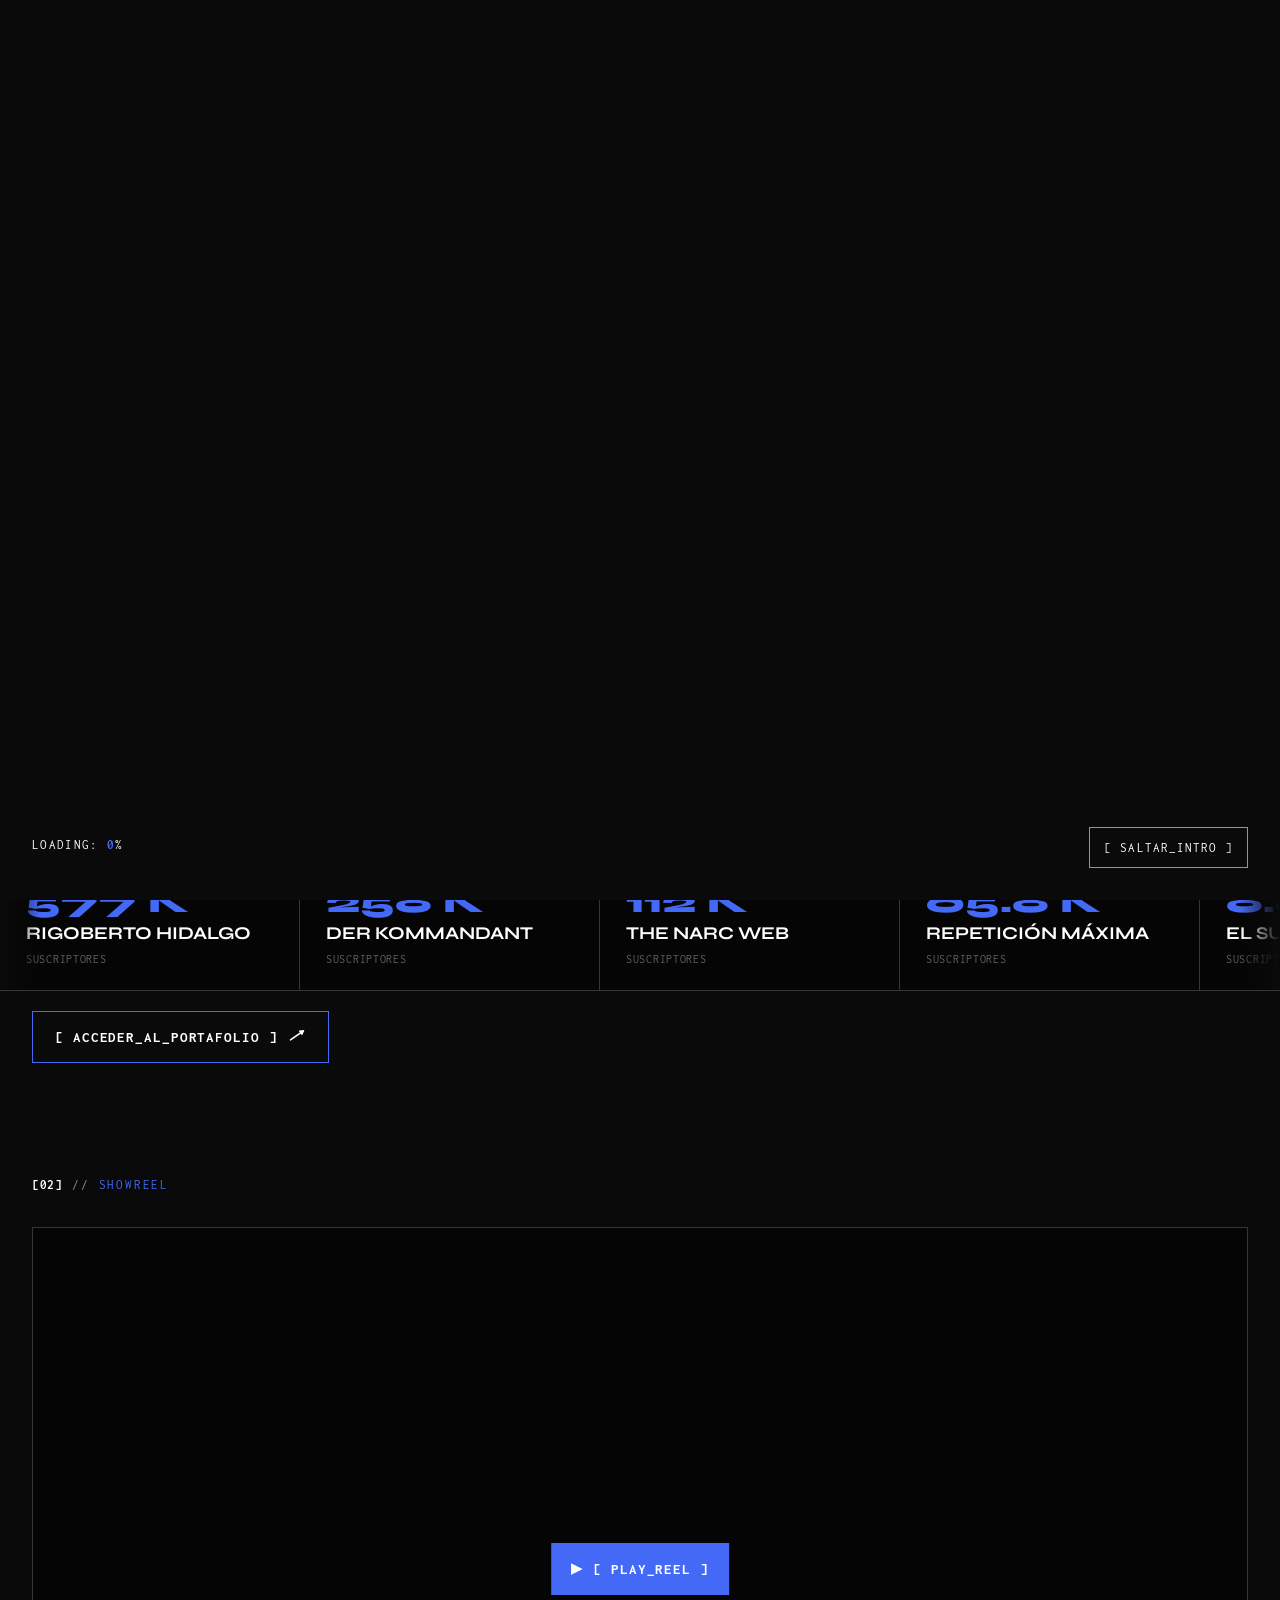
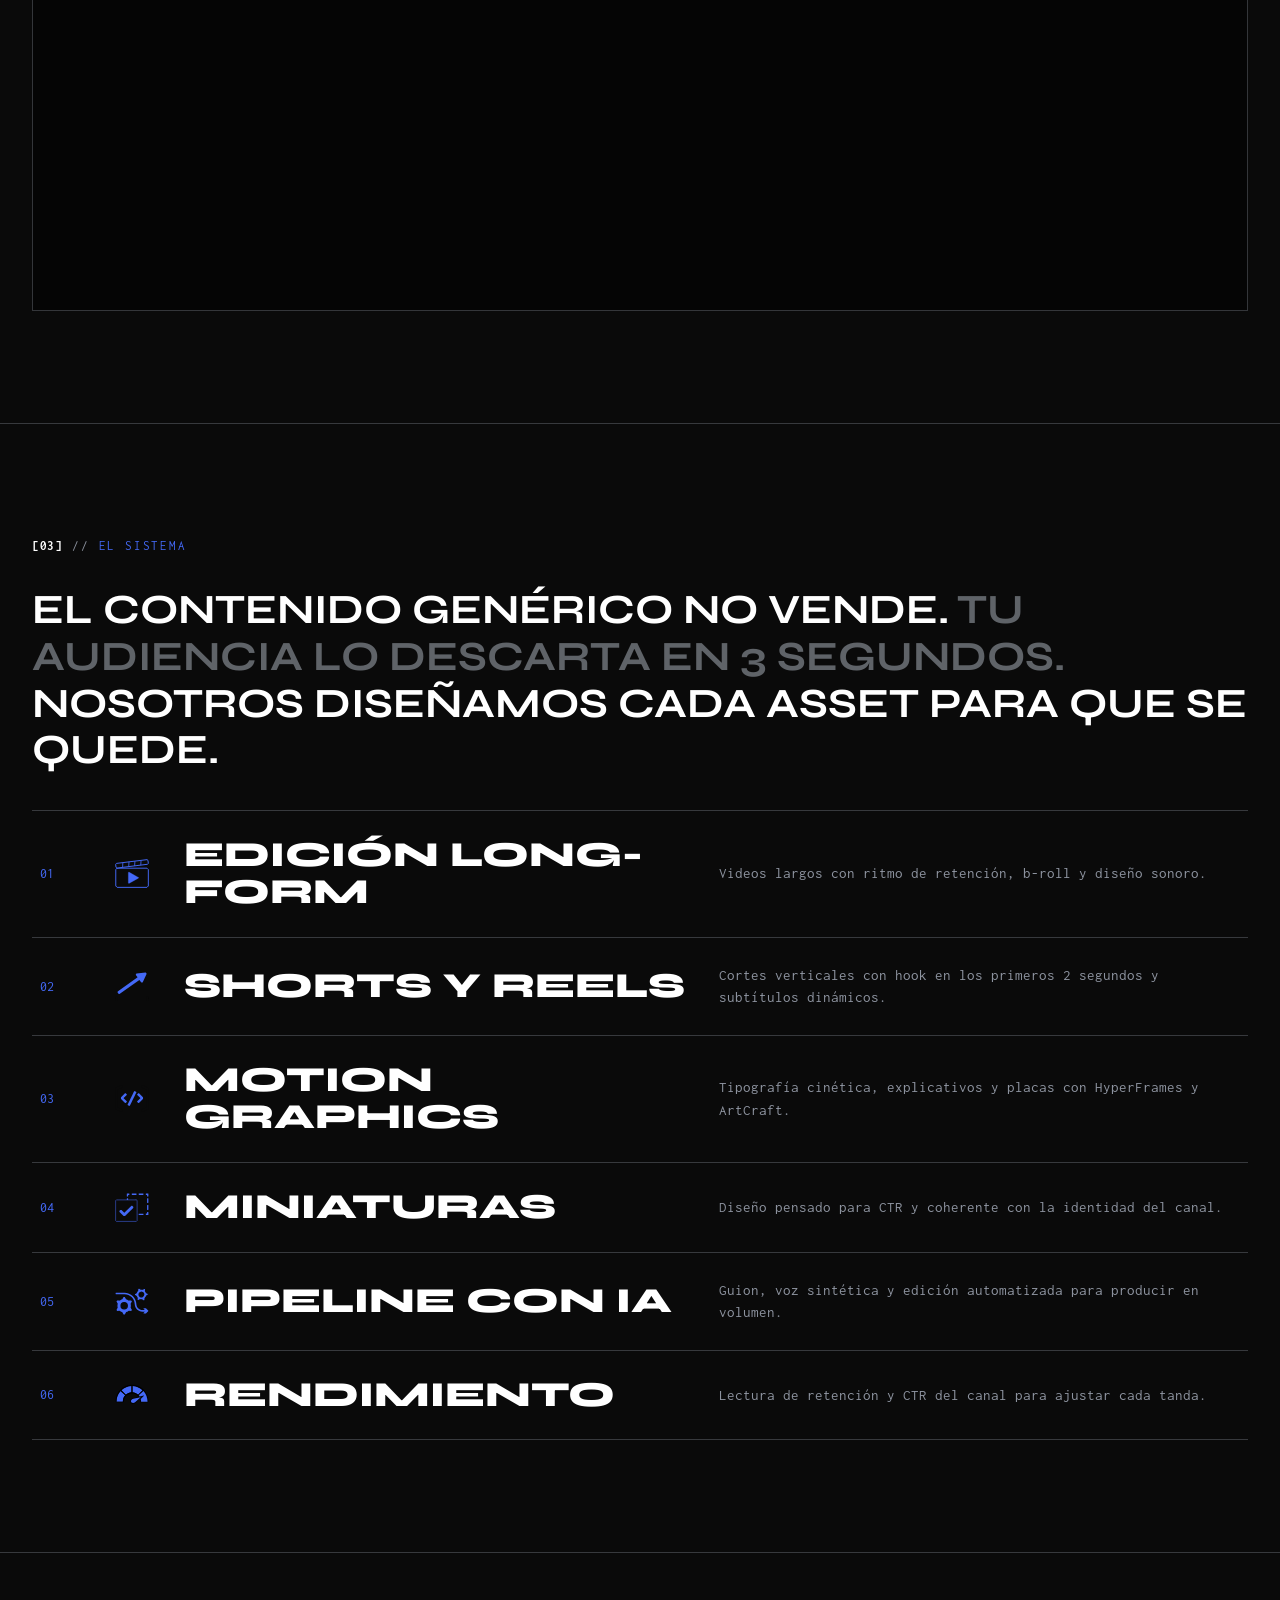
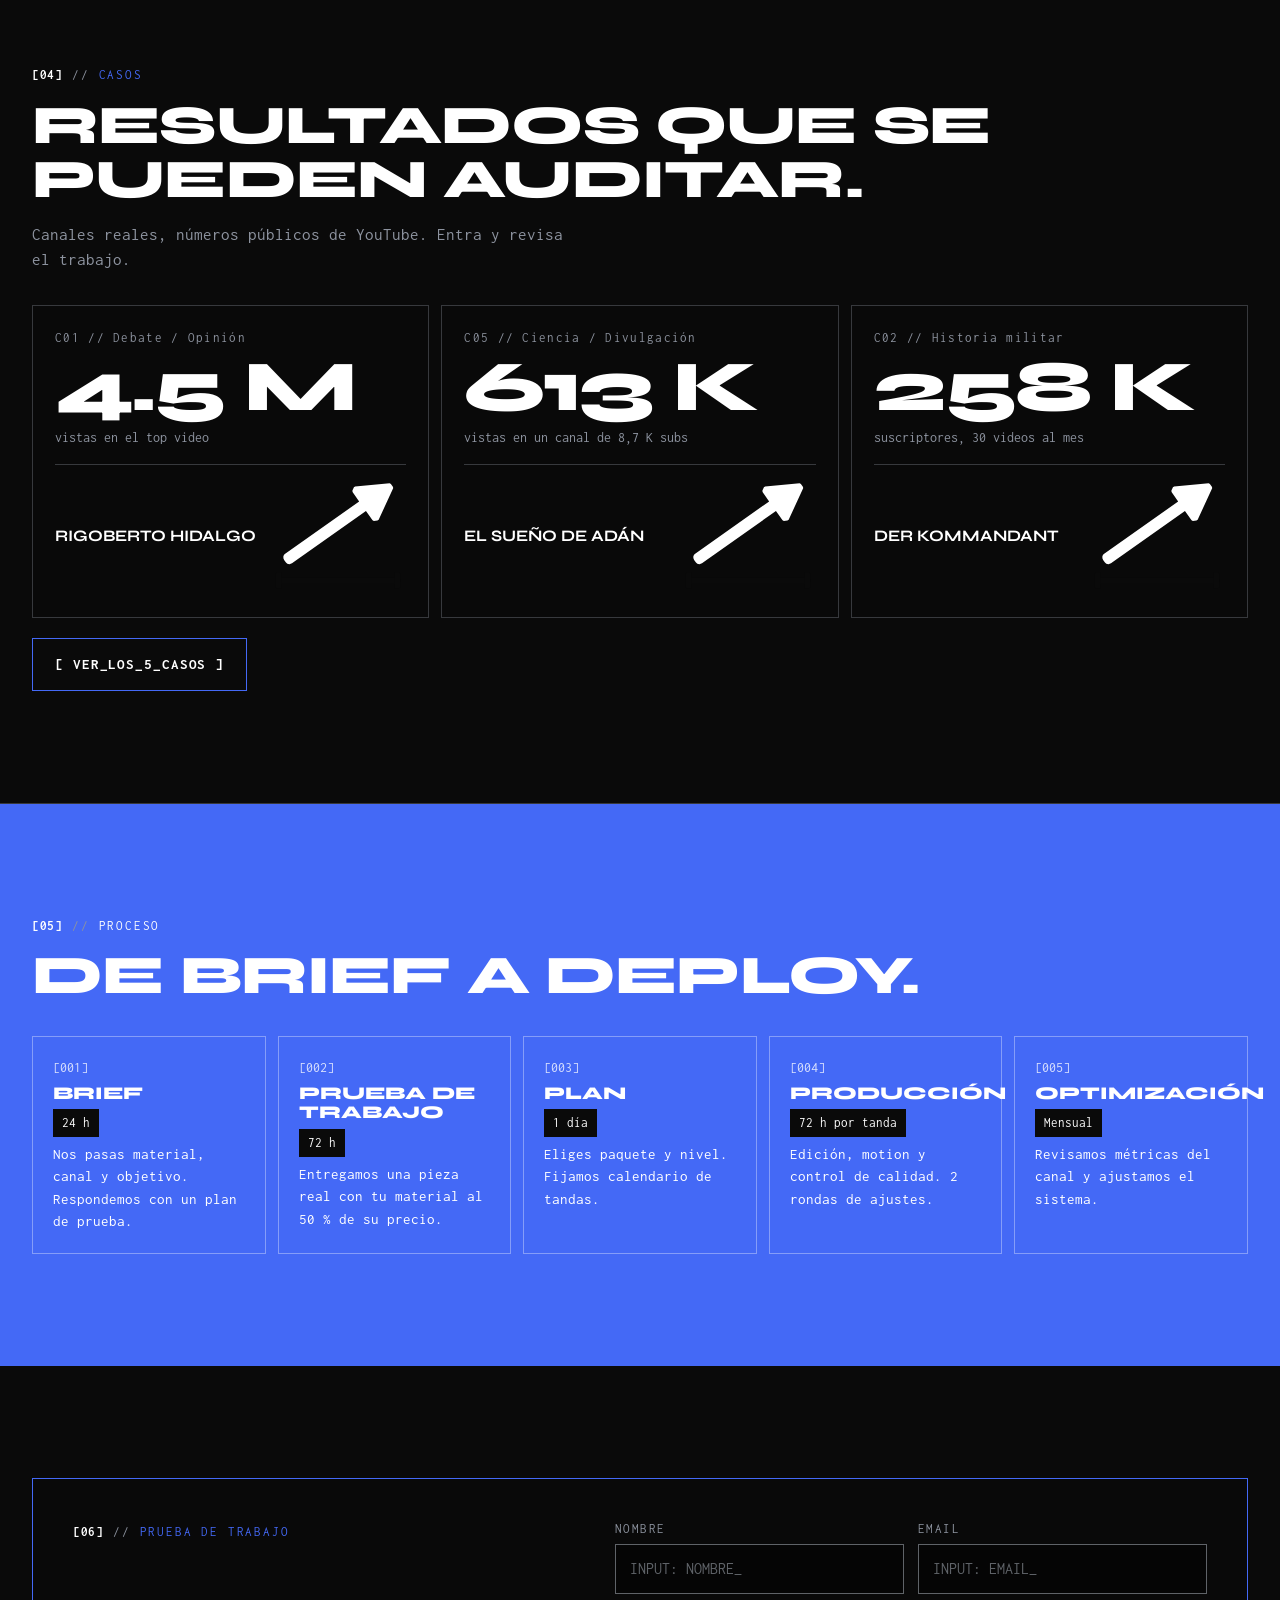
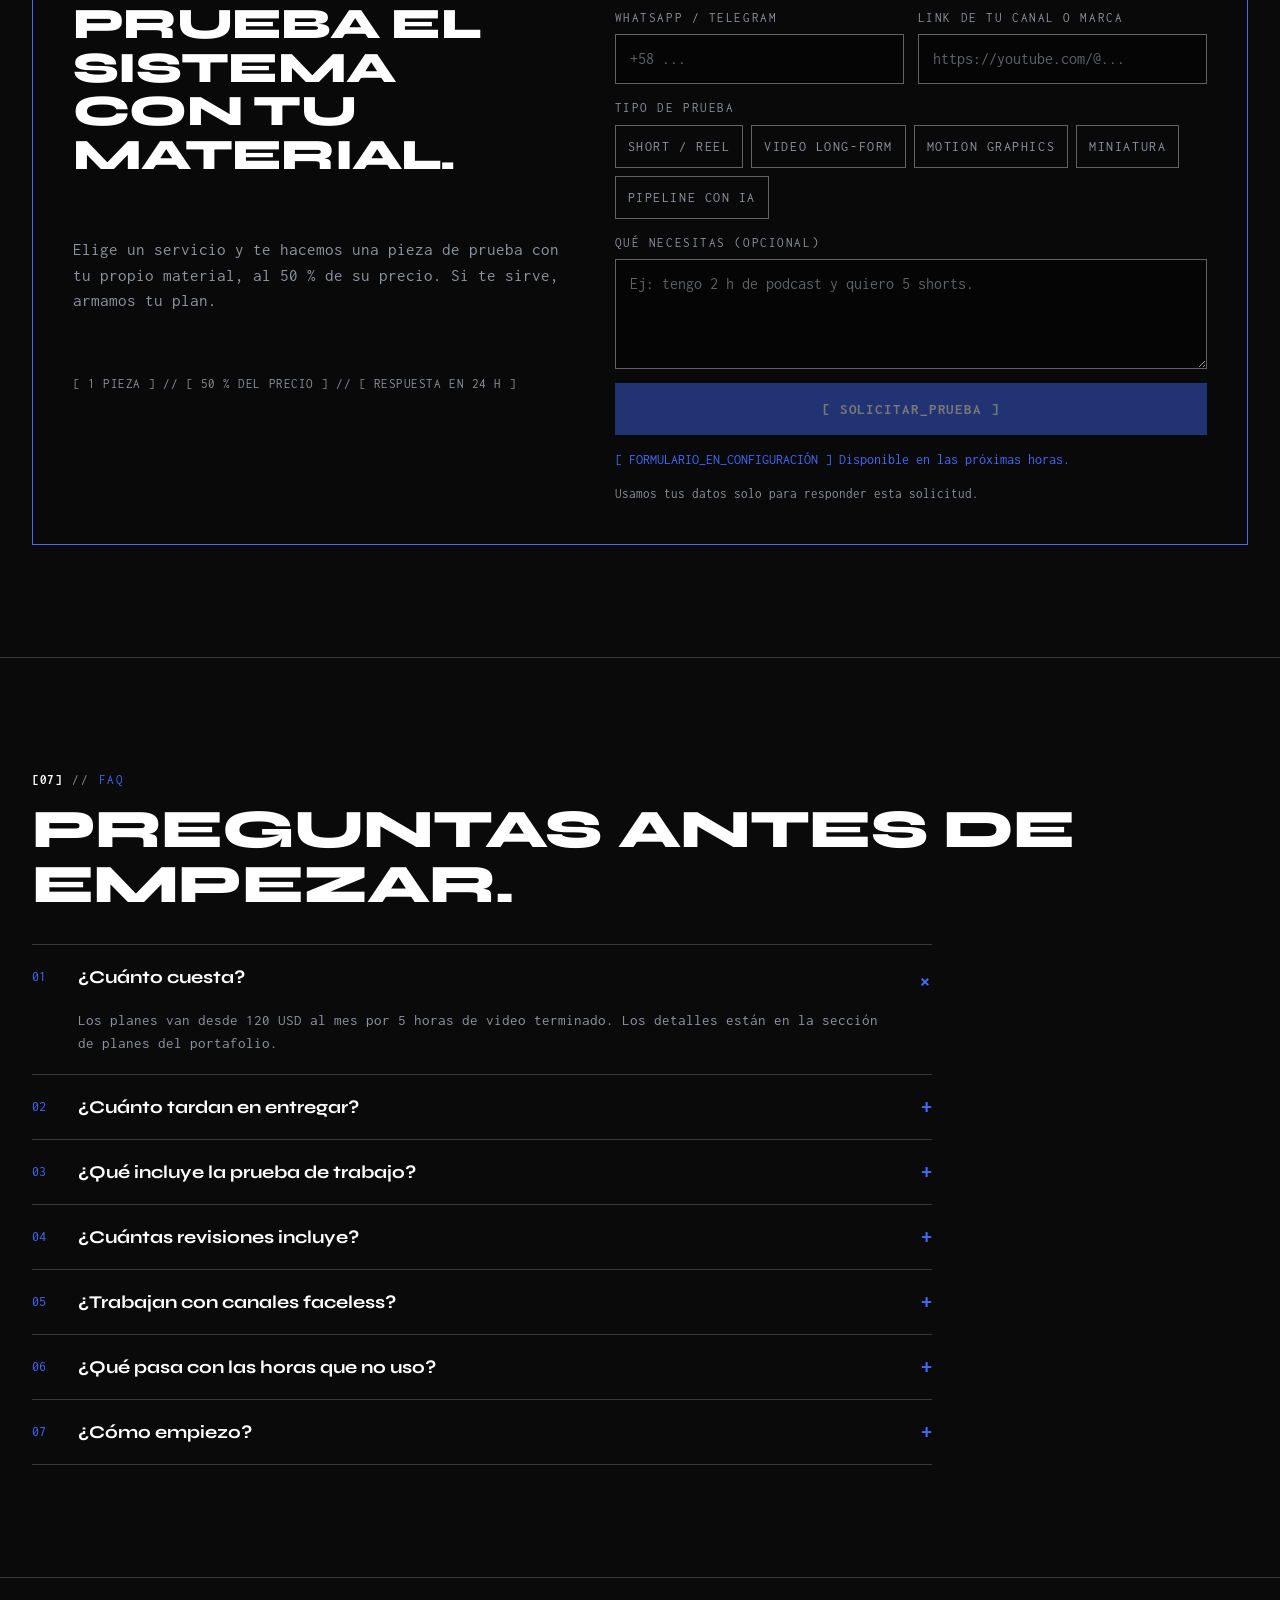
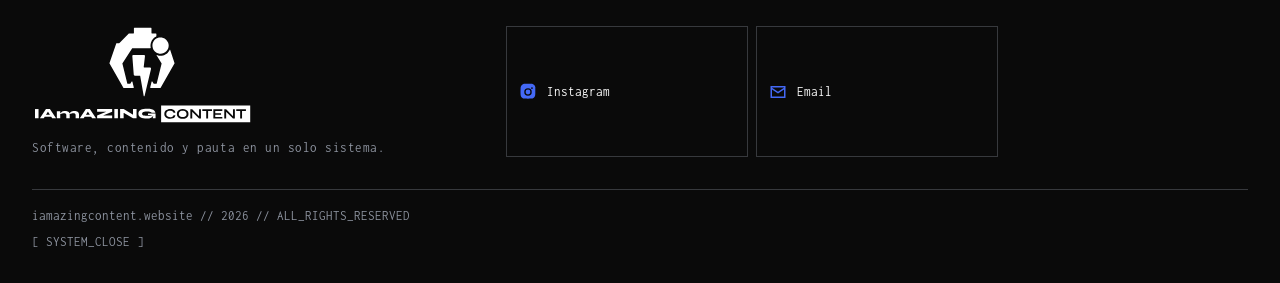
==== commit 980c7ae9: "fix: prueba de trabajo al 50 %, agencia y redes en el pie - Cambia todas las menciones de "prueba gr" ====
--- a/index.html
+++ b/index.html
@@ -3,12 +3,12 @@
 <head>
   <meta charset="UTF-8">
   <meta name="viewport" content="width=device-width, initial-scale=1, viewport-fit=cover">
-  <title>IAmAZING CONTENT // Ingeniería visual para creadores y marcas</title>
-  <meta name="description" content="Edición de video, motion graphics y pipeline con IA para canales de YouTube y marcas. Más de 1 M de suscriptores en los canales que operamos. Pide tu prueba gratis.">
+  <title>IAmAZING CONTENT // Agencia de contenido con IA para creadores y marcas</title>
+  <meta name="description" content="Edición de video, motion graphics y pipeline con IA para canales de YouTube y marcas. Más de 1 M de suscriptores en los canales que operamos. Pide tu prueba de trabajo.">
   <meta name="theme-color" content="#0A0A0A">
   <meta property="og:type" content="website">
   <meta property="og:title" content="IAmAZING CONTENT // Contenido que detiene el scroll">
-  <meta property="og:description" content="Edición de video, motion graphics y pipeline con IA. Pide tu prueba gratis.">
+  <meta property="og:description" content="Agencia de contenido con IA: edición de video, motion graphics y pipeline con IA. Pide tu prueba de trabajo.">
   <meta property="og:image" content="assets/brand/og-isotipo.png">
   <link rel="icon" type="image/svg+xml" href="assets/brand/logos/Isotipo-azul.svg">
   <link rel="preconnect" href="https://fonts.googleapis.com">
@@ -38,7 +38,7 @@
         <nav class="nav" aria-label="Principal">
           <a href="portafolio/">[ PORTAFOLIO ]</a>
           <a class="hide-sm" href="portafolio/#planes">[ PLANES ]</a>
-          <a class="nav-cta" href="#prueba">PRUEBA_GRATIS</a>
+          <a class="nav-cta" href="#prueba">PRUEBA_DE_TRABAJO</a>
         </nav>
       </div>
     </header>
@@ -47,13 +47,13 @@
       <!-- [01] HERO -->
       <section class="hero" aria-labelledby="hero-title">
         <div class="wrap">
-          <div class="hero-meta reveal"><span class="idx">[01]</span><span class="tag" data-scramble>Estudio de ingeniería visual</span></div>
+          <div class="hero-meta reveal"><span class="idx">[01]</span><span class="tag" data-scramble>Agencia de contenido con IA</span></div>
           <h1 id="hero-title" class="h-display reveal">Contenido que <em>detiene</em> el scroll.</h1>
           <div class="hero-grid">
             <p class="lead reveal">Editamos, animamos y automatizamos video para canales de YouTube y marcas. <strong>Dirección creativa humana</strong> sobre un pipeline con IA.</p>
             <div class="hero-side reveal">
               <div class="badge-proof"><b data-count="1021550">1 M</b><span>suscriptores en los canales que operamos</span></div>
-              <a class="btn btn-primary glitch" href="#prueba">[ PRUEBA_GRATIS ]</a>
+              <a class="btn btn-primary glitch" href="#prueba">[ PRUEBA_DE_TRABAJO ]</a>
             </div>
           </div>
           <ul class="stack reveal" aria-label="Servicios">
@@ -116,15 +116,15 @@
         </div>
       </section>
 
-      <!-- [06] PRUEBA GRATIS -->
+      <!-- [06] PRUEBA DE TRABAJO -->
       <section class="section" id="prueba" aria-labelledby="prueba-title">
         <div class="wrap">
           <div class="trial panel reveal">
             <div class="trial-head">
-              <div><span class="idx">[06]</span><span class="tag">Prueba gratis</span></div>
-              <h2 id="prueba-title" class="h2">Prueba el sistema sin pagar.</h2>
-              <p class="lead">Elige un servicio y te hacemos una pieza de prueba con tu propio material. Si te sirve, armamos tu plan.</p>
-              <p class="mono-s">[ 1 PIEZA ] // [ 0 USD ] // [ RESPUESTA EN 24 H ]</p>
+              <div><span class="idx">[06]</span><span class="tag">Prueba de trabajo</span></div>
+              <h2 id="prueba-title" class="h2">Prueba el sistema con tu material.</h2>
+              <p class="lead">Elige un servicio y te hacemos una pieza de prueba con tu propio material, al 50 % de su precio. Si te sirve, armamos tu plan.</p>
+              <p class="mono-s">[ 1 PIEZA ] // [ 50 % DEL PRECIO ] // [ RESPUESTA EN 24 H ]</p>
               <div class="manager" id="manager" hidden></div>
             </div>
             <form class="form" id="trial-form" novalidate>
--- a/assets/css/iamc.css
+++ b/assets/css/iamc.css
@@ -414,3 +414,4 @@
 @media (min-width: 900px) { .giant { font-size: 11.8vw; } }
 .giant { font-size: 10.6vw; padding: 0; }
 @media (min-width: 900px) { .giant { font-size: 10.8vw; } }
+.btn:disabled { opacity: .45; cursor: not-allowed; }
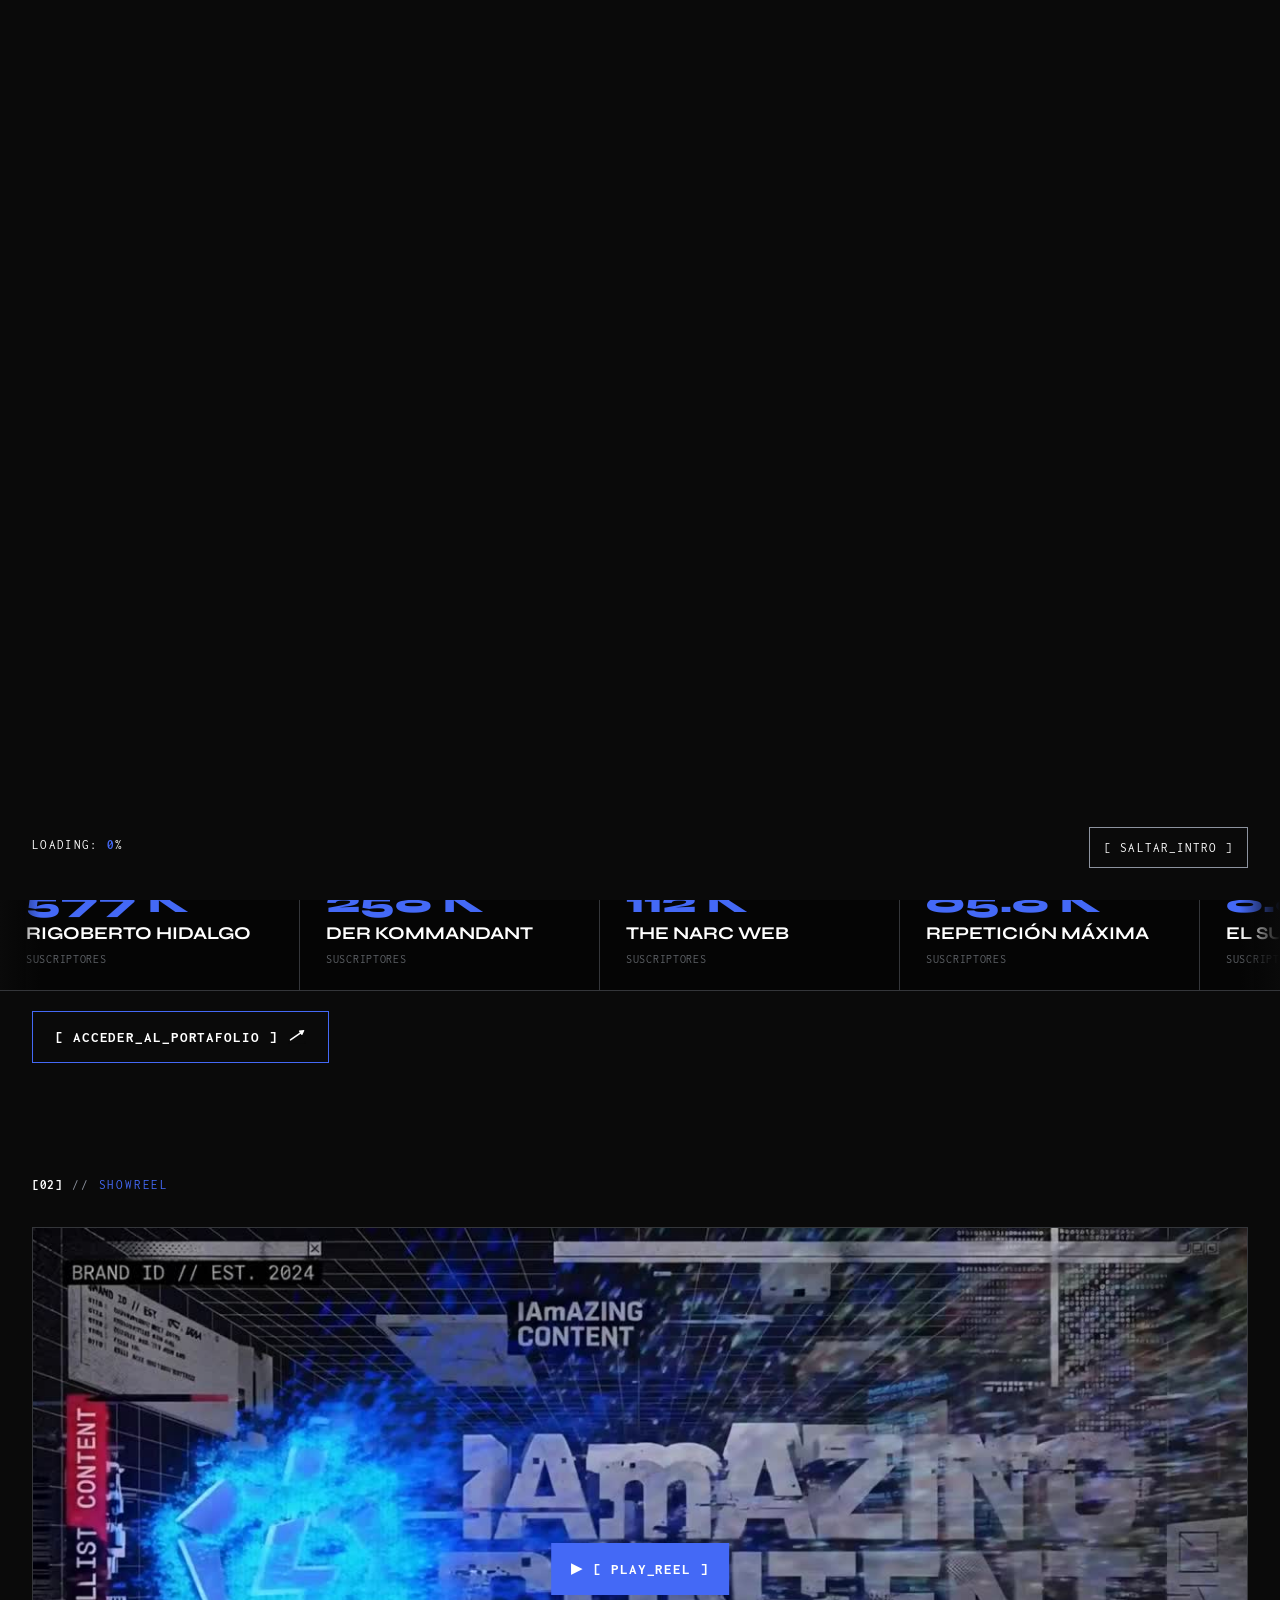
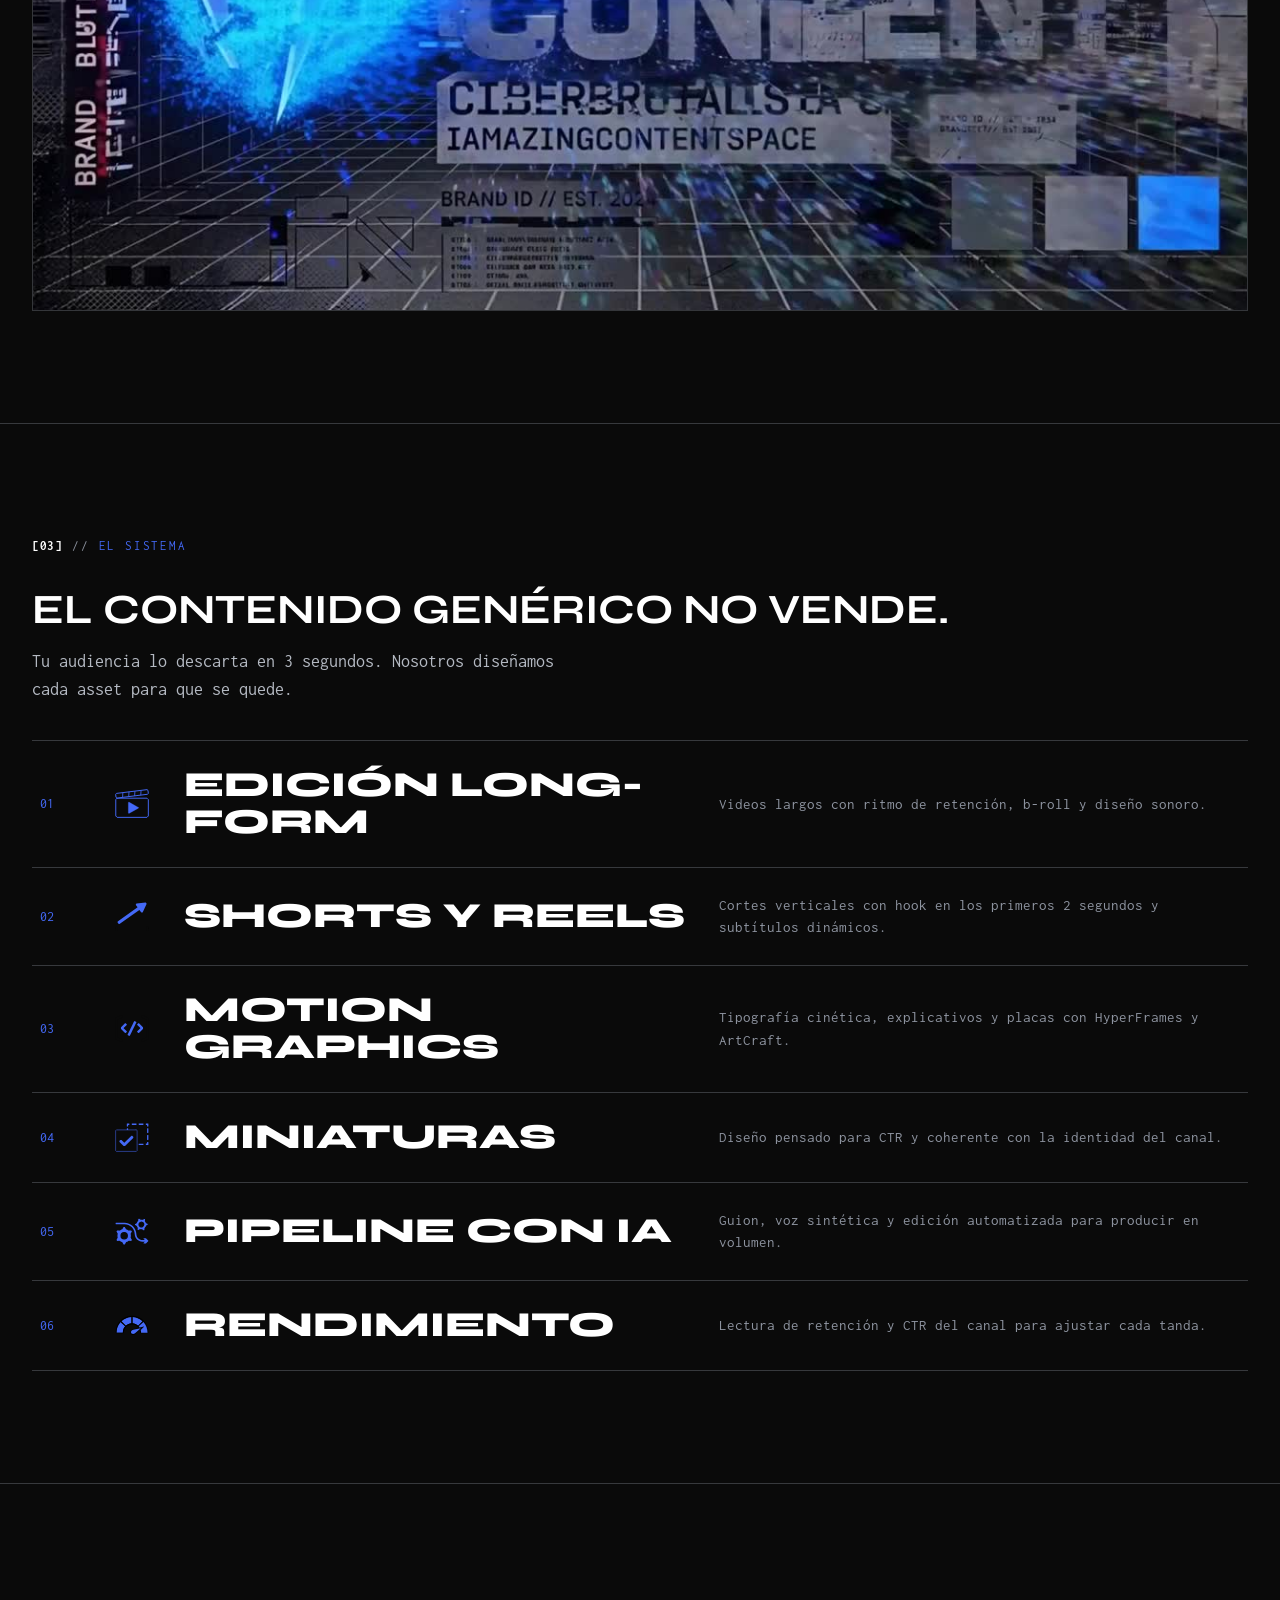
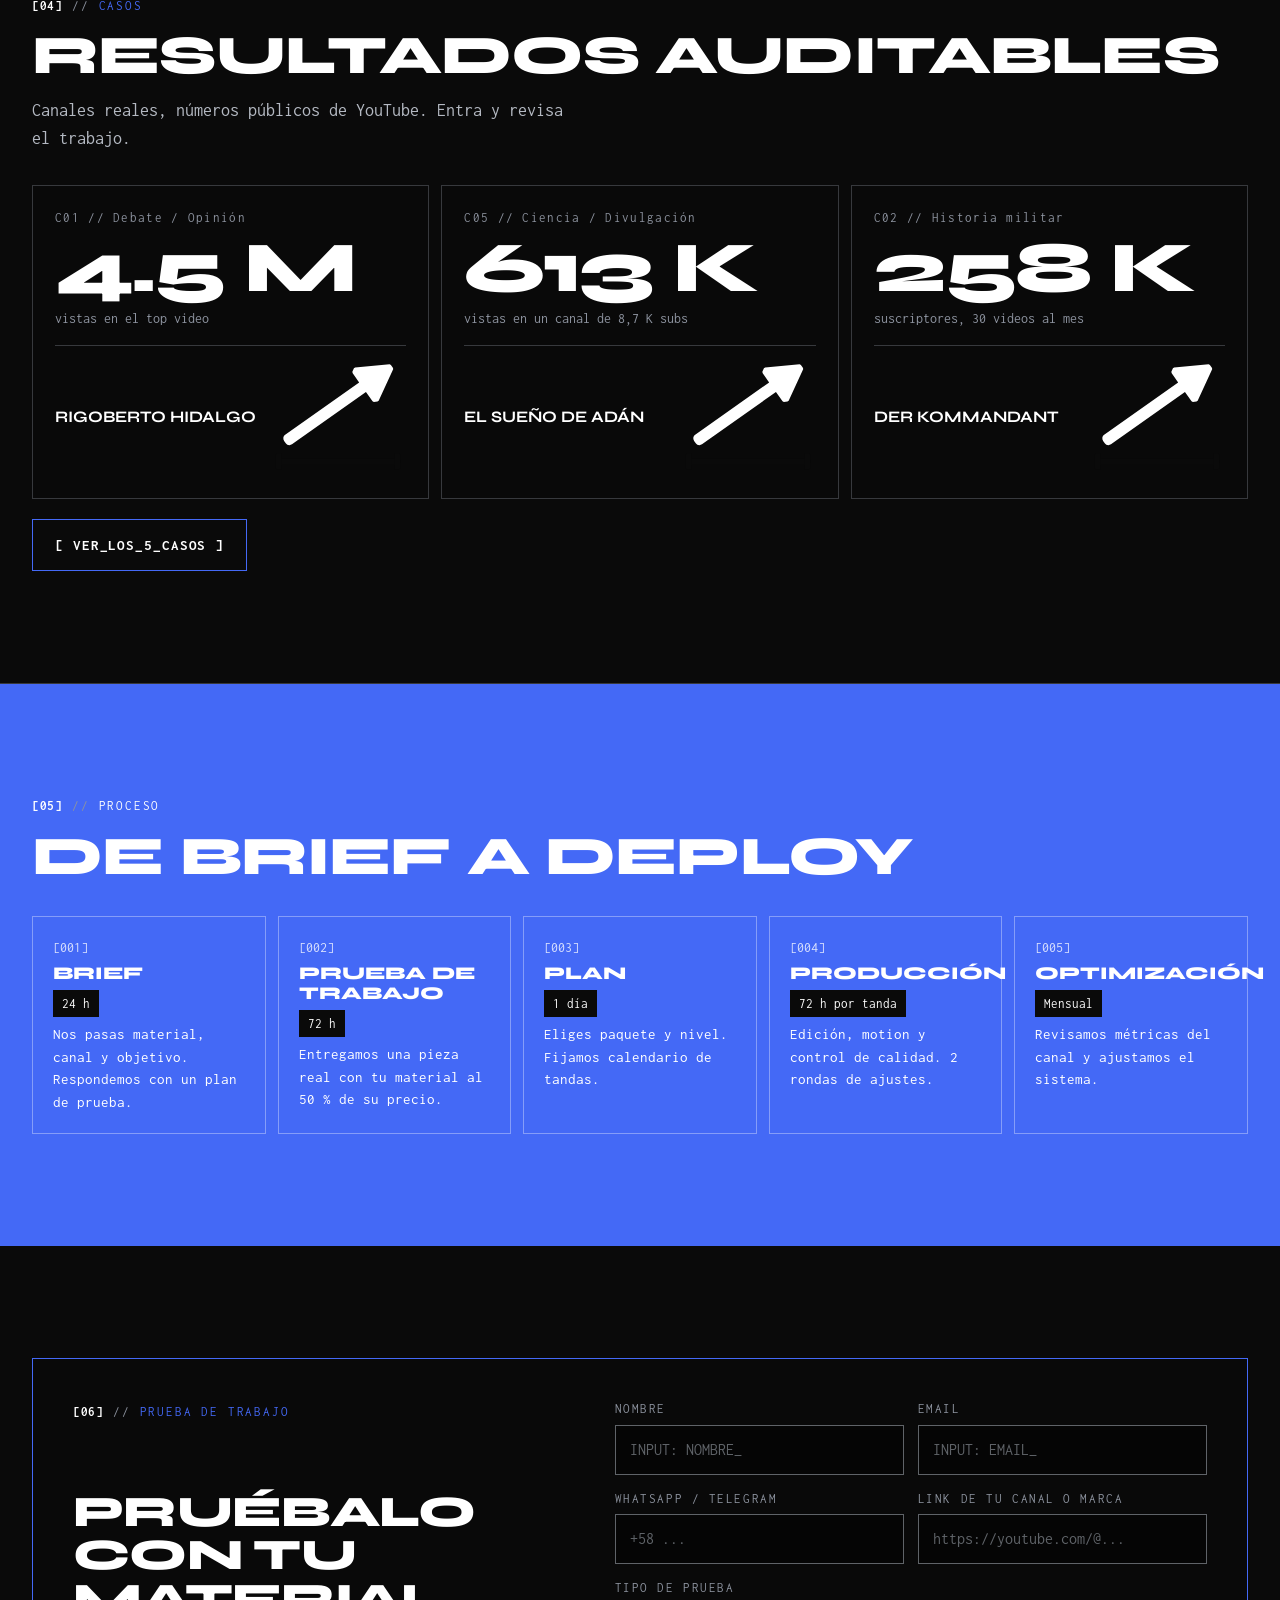
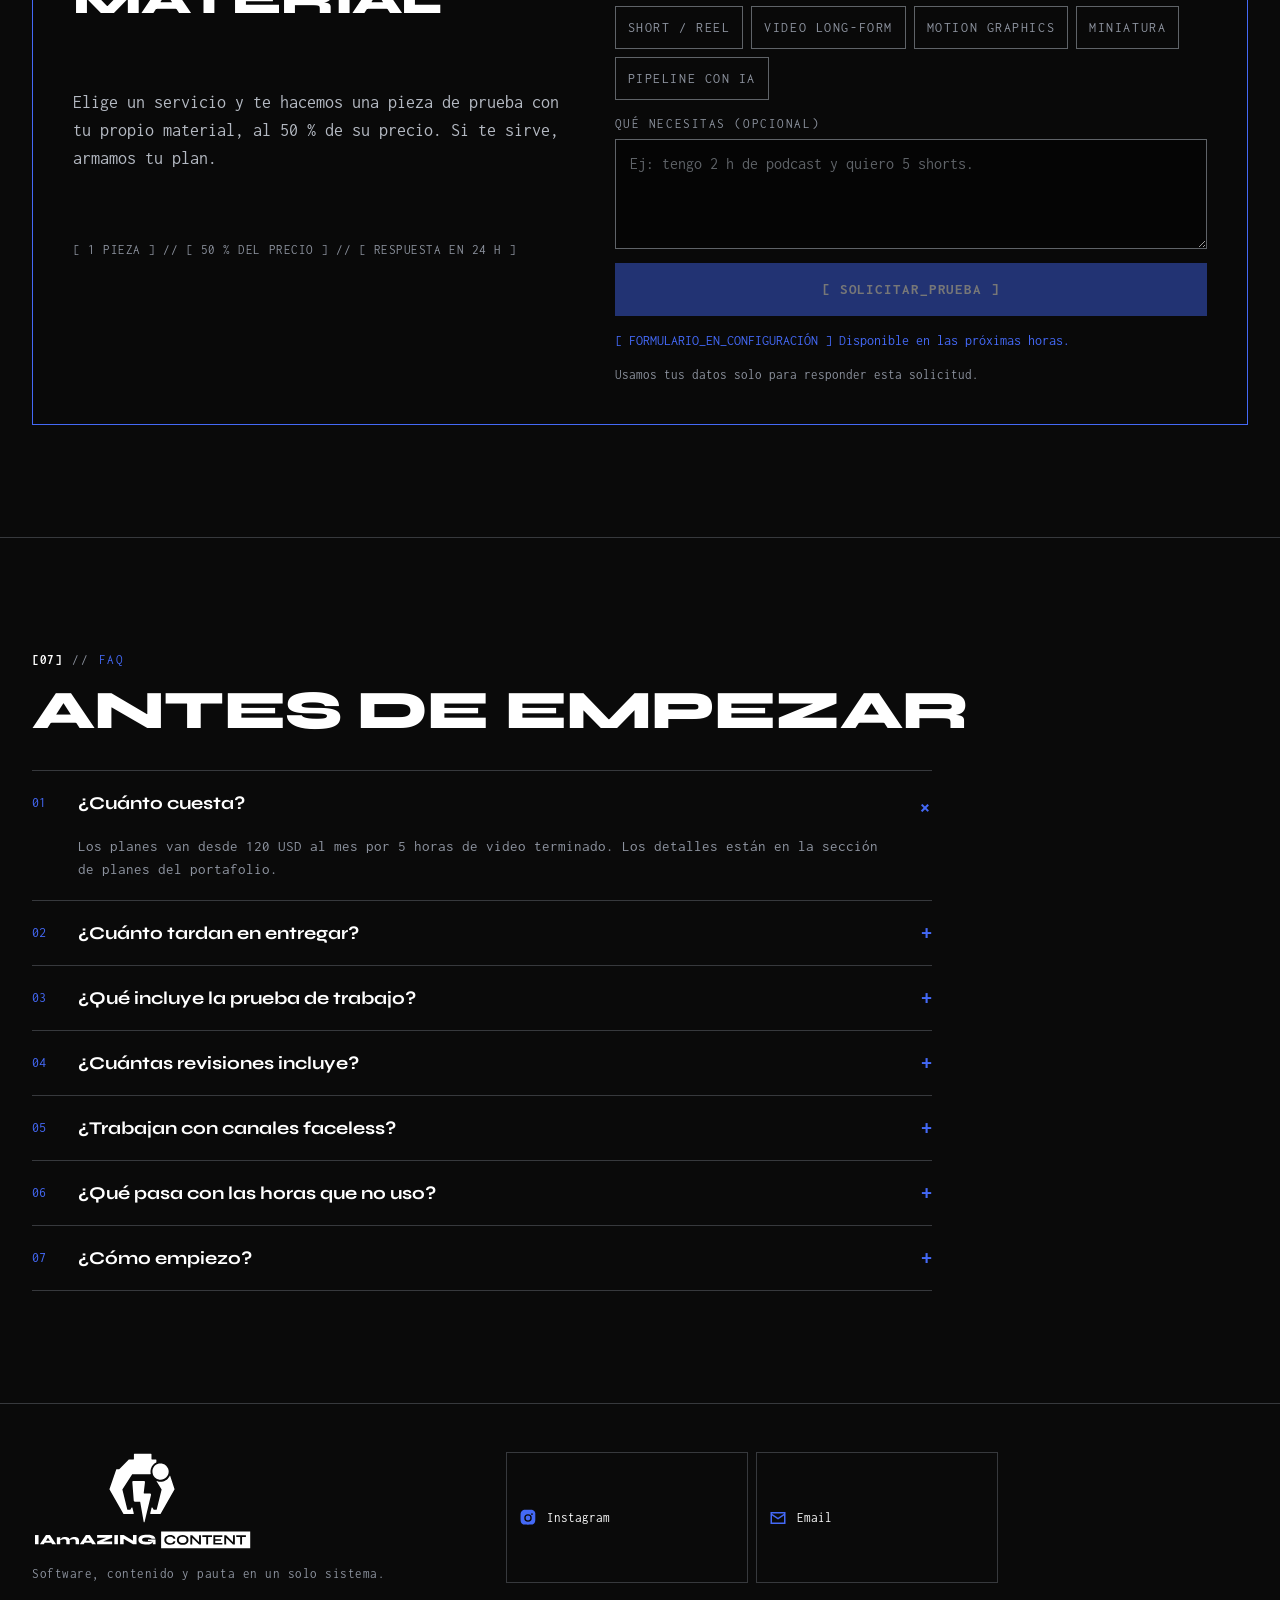
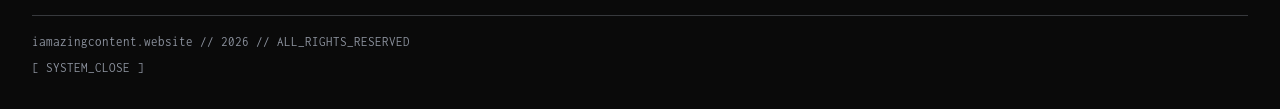
==== commit 17dc5c37: "fix: ajustes de la revisión taste (nav corto, titulares sin punto, manifiesto, contraste, póster) Co" ====
--- a/index.html
+++ b/index.html
@@ -38,7 +38,7 @@
         <nav class="nav" aria-label="Principal">
           <a href="portafolio/">[ PORTAFOLIO ]</a>
           <a class="hide-sm" href="portafolio/#planes">[ PLANES ]</a>
-          <a class="nav-cta" href="#prueba">PRUEBA_DE_TRABAJO</a>
+          <a class="nav-cta" href="#prueba">[ PRUEBA ]</a>
         </nav>
       </div>
     </header>
@@ -48,7 +48,7 @@
       <section class="hero" aria-labelledby="hero-title">
         <div class="wrap">
           <div class="hero-meta reveal"><span class="idx">[01]</span><span class="tag" data-scramble>Agencia de contenido con IA</span></div>
-          <h1 id="hero-title" class="h-display reveal">Contenido que <em>detiene</em> el scroll.</h1>
+          <h1 id="hero-title" class="h-display reveal">Contenido que <em>detiene</em> el scroll</h1>
           <div class="hero-grid">
             <p class="lead reveal">Editamos, animamos y automatizamos video para canales de YouTube y marcas. <strong>Dirección creativa humana</strong> sobre un pipeline con IA.</p>
             <div class="hero-side reveal">
@@ -87,7 +87,8 @@
       <section class="section" id="sistema" aria-labelledby="sistema-title">
         <div class="wrap">
           <div class="section-head"><span class="idx">[03]</span><span class="tag">El sistema</span><h2 id="sistema-title" class="sr-only">Servicios</h2></div>
-          <p class="manifesto reveal">El contenido genérico no vende. <span>Tu audiencia lo descarta en 3 segundos.</span> Nosotros diseñamos cada asset para que se quede.</p>
+          <p class="manifesto reveal">El contenido genérico no vende.</p>
+          <p class="lead manifesto-lead reveal">Tu audiencia lo descarta en 3 segundos. Nosotros diseñamos cada asset para que se quede.</p>
           <ol class="services" id="services"></ol>
         </div>
       </section>
@@ -97,7 +98,7 @@
         <div class="wrap">
           <div class="section-head">
             <span class="idx">[04]</span><span class="tag">Casos</span>
-            <h2 id="casos-title" class="h2">Resultados que se pueden auditar.</h2>
+            <h2 id="casos-title" class="h2">Resultados auditables</h2>
             <p class="lead">Canales reales, números públicos de YouTube. Entra y revisa el trabajo.</p>
           </div>
           <div class="metric-cards" id="metric-cards"></div>
@@ -110,7 +111,7 @@
         <div class="wrap">
           <div class="section-head">
             <span class="idx">[05]</span><span class="tag">Proceso</span>
-            <h2 id="proceso-title" class="h2">De brief a deploy.</h2>
+            <h2 id="proceso-title" class="h2">De brief a deploy</h2>
           </div>
           <ol class="process" id="process"></ol>
         </div>
@@ -122,7 +123,7 @@
           <div class="trial panel reveal">
             <div class="trial-head">
               <div><span class="idx">[06]</span><span class="tag">Prueba de trabajo</span></div>
-              <h2 id="prueba-title" class="h2">Prueba el sistema con tu material.</h2>
+              <h2 id="prueba-title" class="h2">Pruébalo con tu material</h2>
               <p class="lead">Elige un servicio y te hacemos una pieza de prueba con tu propio material, al 50 % de su precio. Si te sirve, armamos tu plan.</p>
               <p class="mono-s">[ 1 PIEZA ] // [ 50 % DEL PRECIO ] // [ RESPUESTA EN 24 H ]</p>
               <div class="manager" id="manager" hidden></div>
@@ -161,7 +162,7 @@
         <div class="wrap">
           <div class="section-head">
             <span class="idx">[07]</span><span class="tag">FAQ</span>
-            <h2 id="faq-title" class="h2">Preguntas antes de empezar.</h2>
+            <h2 id="faq-title" class="h2">Antes de empezar</h2>
           </div>
           <div class="faq" id="faq-list"></div>
         </div>
--- a/assets/css/iamc.css
+++ b/assets/css/iamc.css
@@ -90,7 +90,7 @@
   font-family: var(--f-display); font-weight: 800; color: var(--blanco); text-transform: uppercase;
   line-height: 1; letter-spacing: -.015em; font-size: clamp(1.5rem, 6vw, 3.4rem);
 }
-.lead { font-size: 17px; color: var(--cemento); max-width: 60ch; }
+.lead { font-size: 18px; line-height: 1.55; color: #B4B9C2; max-width: 60ch; }
 .lead strong { color: var(--blanco); font-weight: 700; }
 .mono-s { font-size: 13px; letter-spacing: .04em; color: var(--ceniza); }
 
@@ -148,7 +148,8 @@
 .pillar img { width: 44px; height: 38px; object-fit: contain; object-position: left; }
 .pillar h3 { font-family: var(--f-display); color: var(--blanco); font-size: 20px; text-transform: uppercase; line-height: 1.1; }
 .pillar p { font-size: 15px; }
-.manifesto { font-family: var(--f-display); font-weight: 700; color: var(--blanco); font-size: clamp(1.4rem, 5.6vw, 2.6rem); line-height: 1.12; text-transform: uppercase; margin-bottom: 36px; }
+.manifesto { font-family: var(--f-display); font-weight: 700; color: var(--blanco); font-size: clamp(1.4rem, 5.6vw, 2.6rem); line-height: 1.12; text-transform: uppercase; margin-bottom: 14px; }
+.manifesto-lead { margin-bottom: 36px; }
 .manifesto span { color: var(--ceniza); }
 .pipeline { margin-top: 36px; display: grid; }
 .step { display: grid; grid-template-columns: 56px 1fr; gap: 14px; padding: 20px 0; border-top: 1px solid var(--line); }
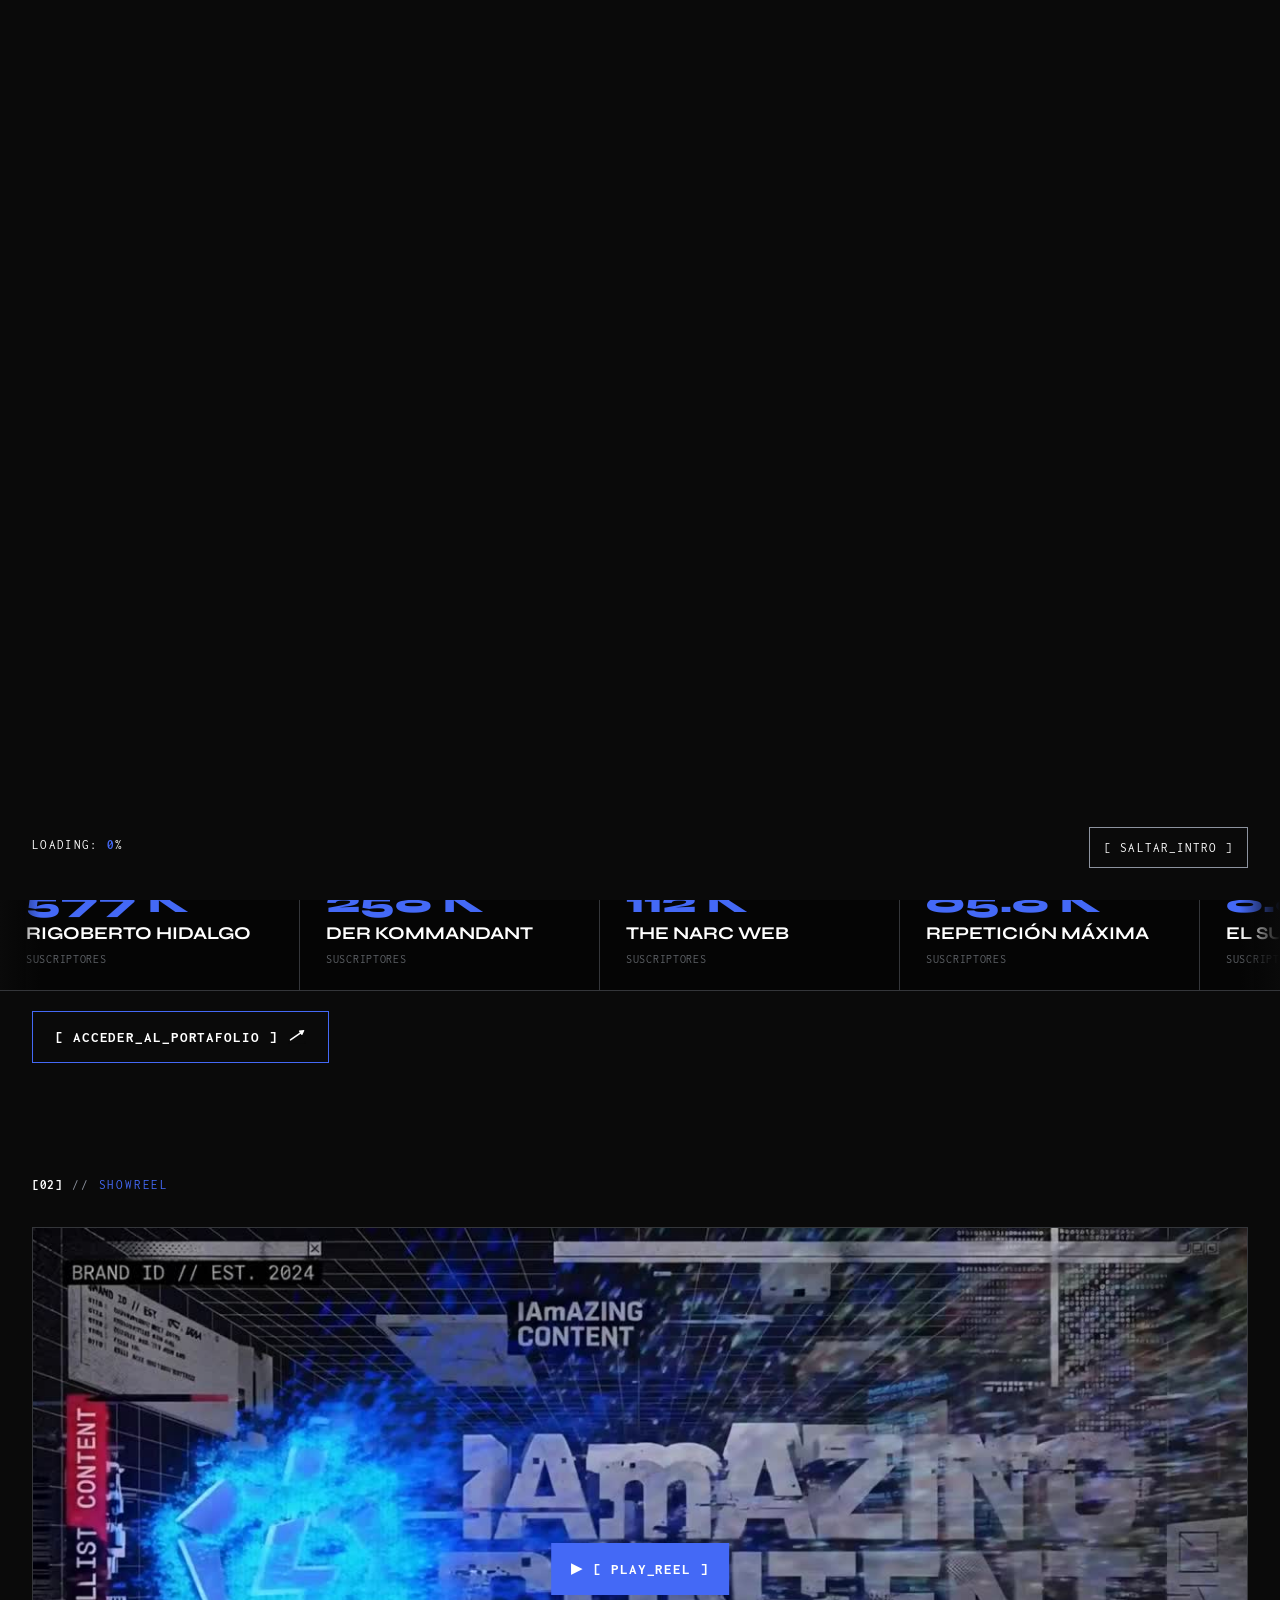
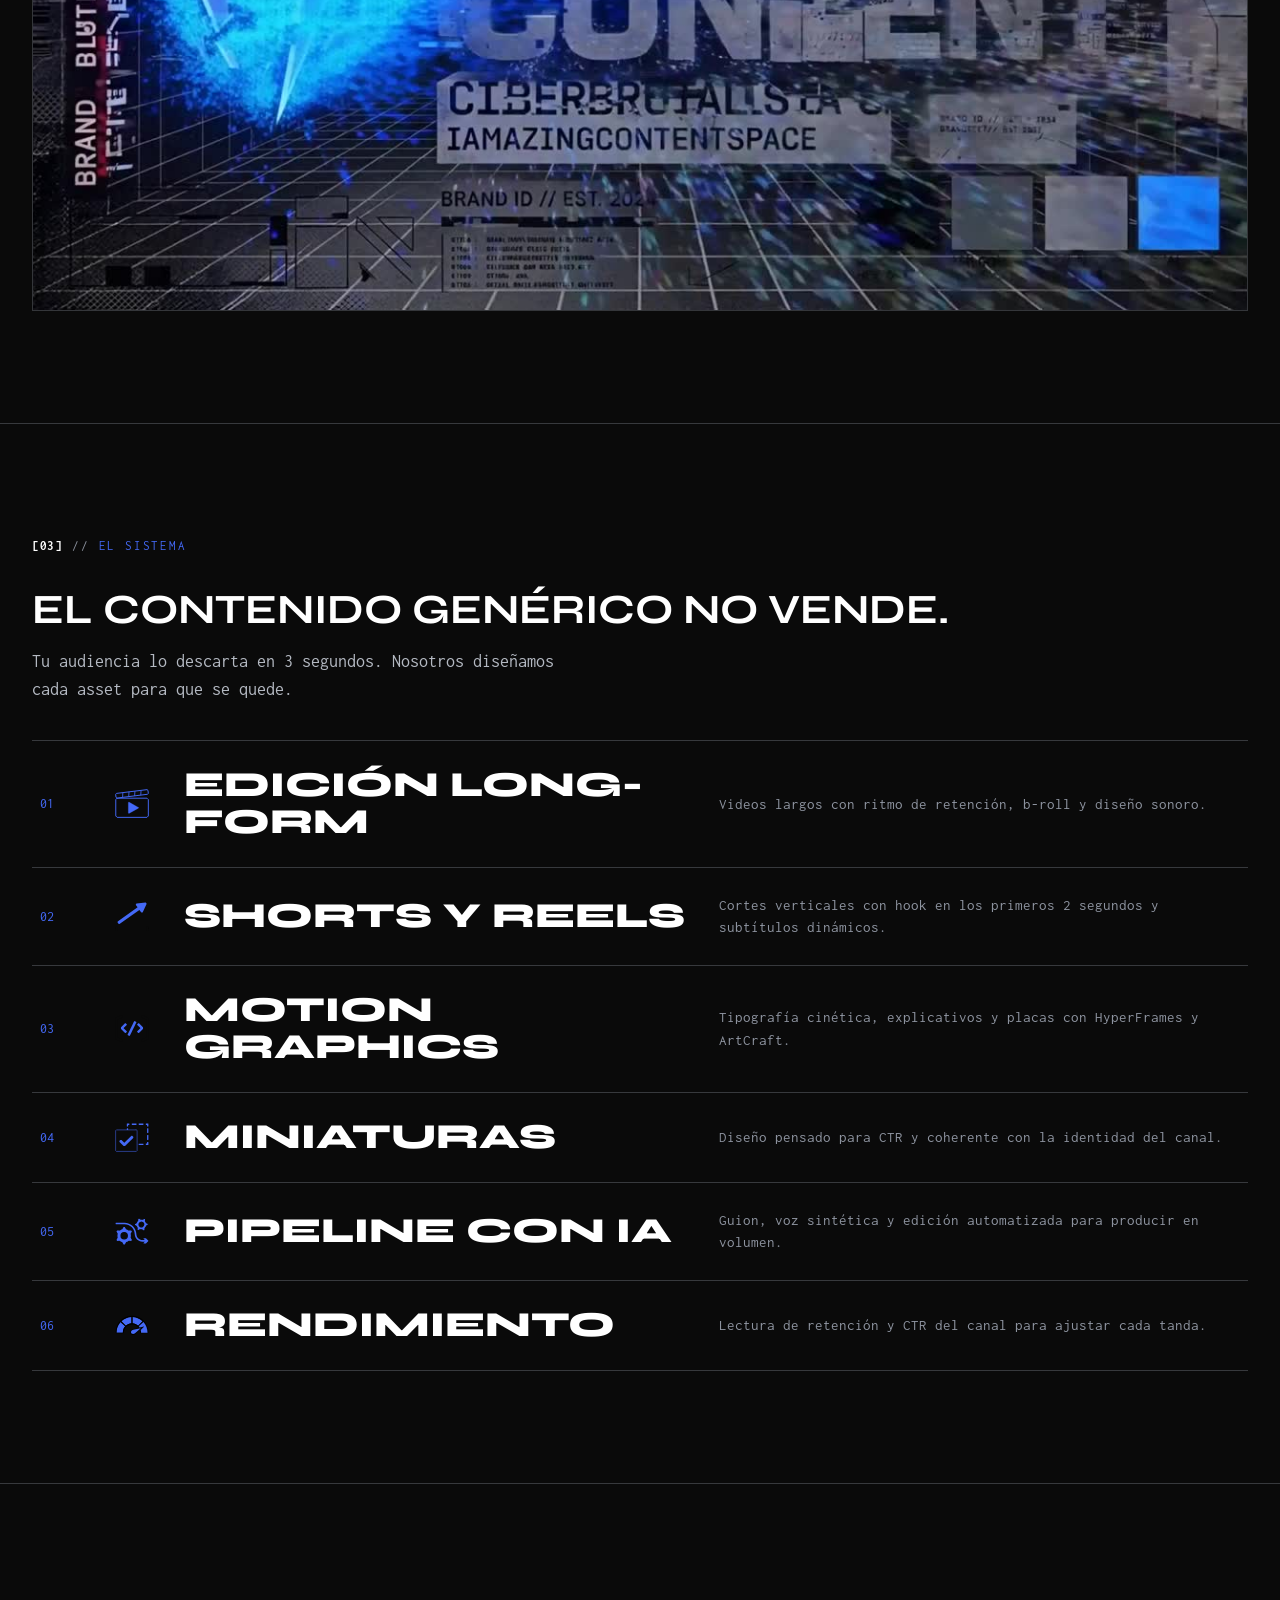
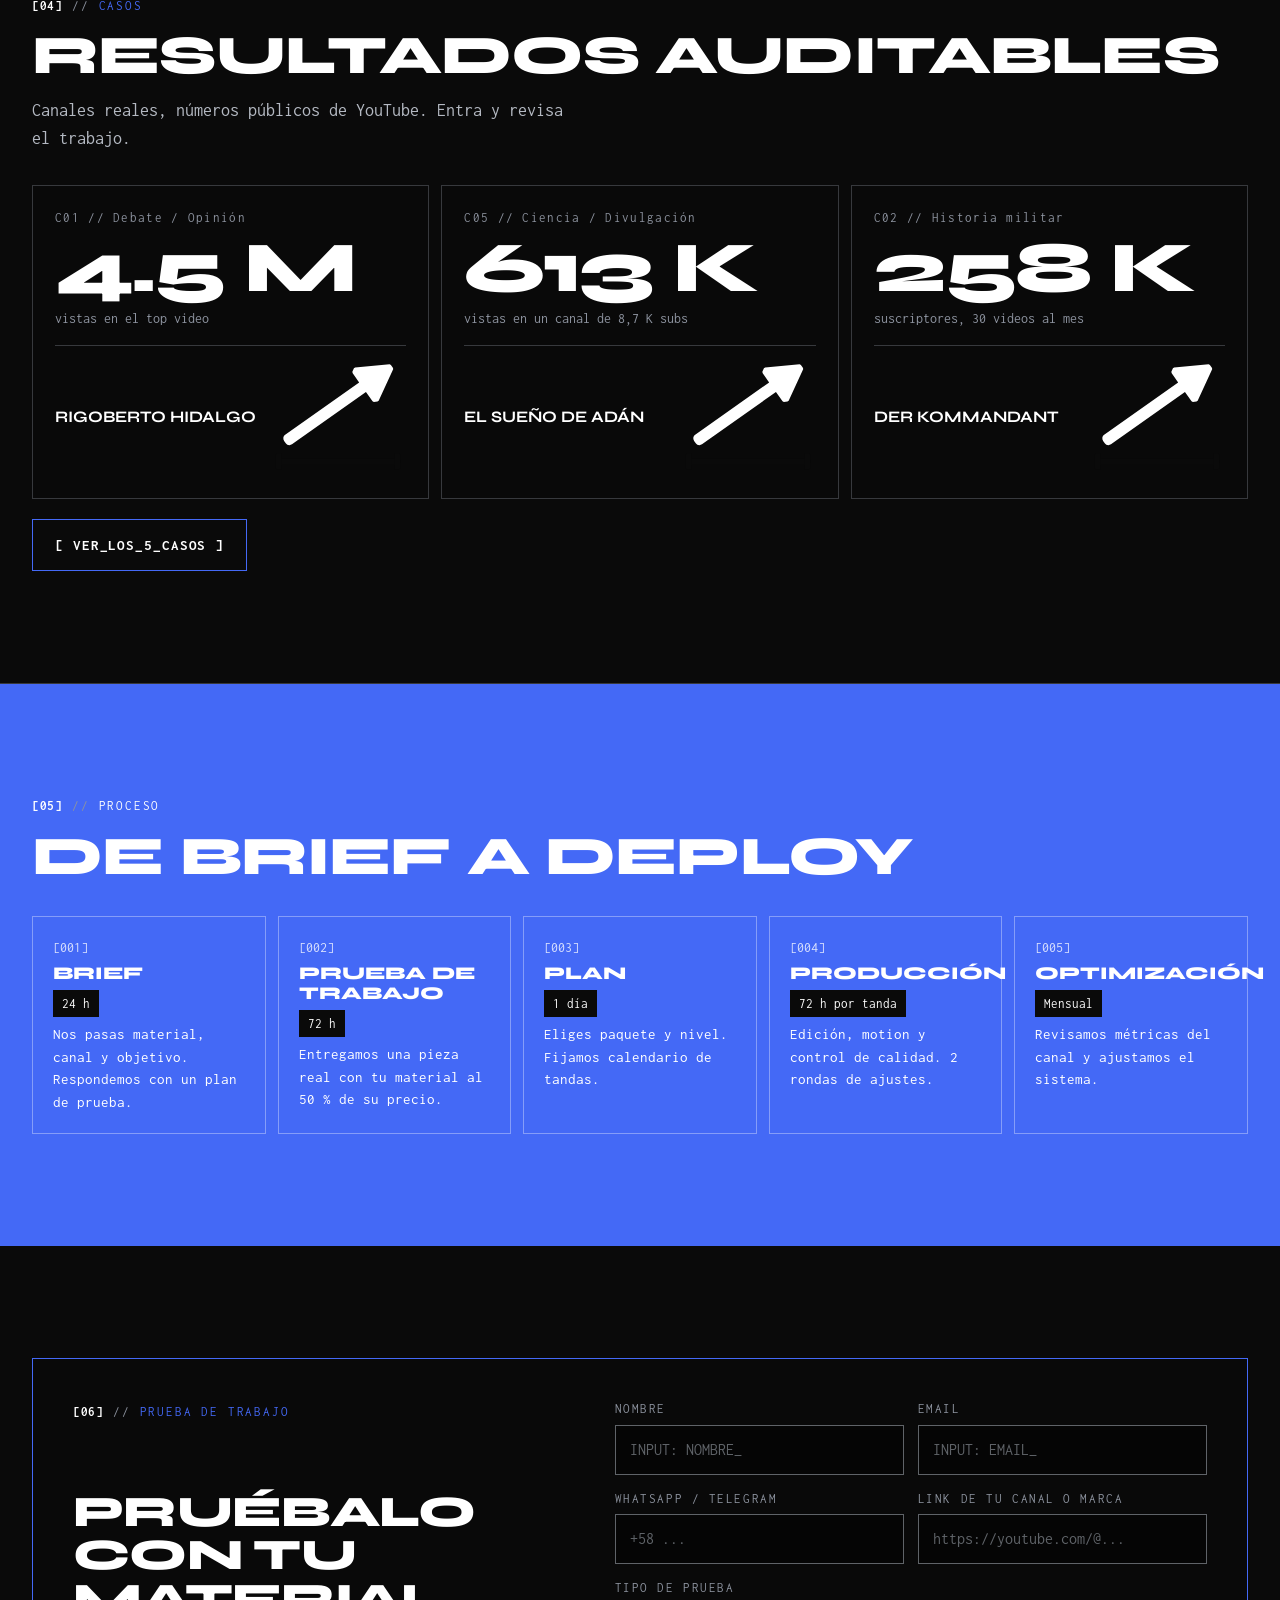
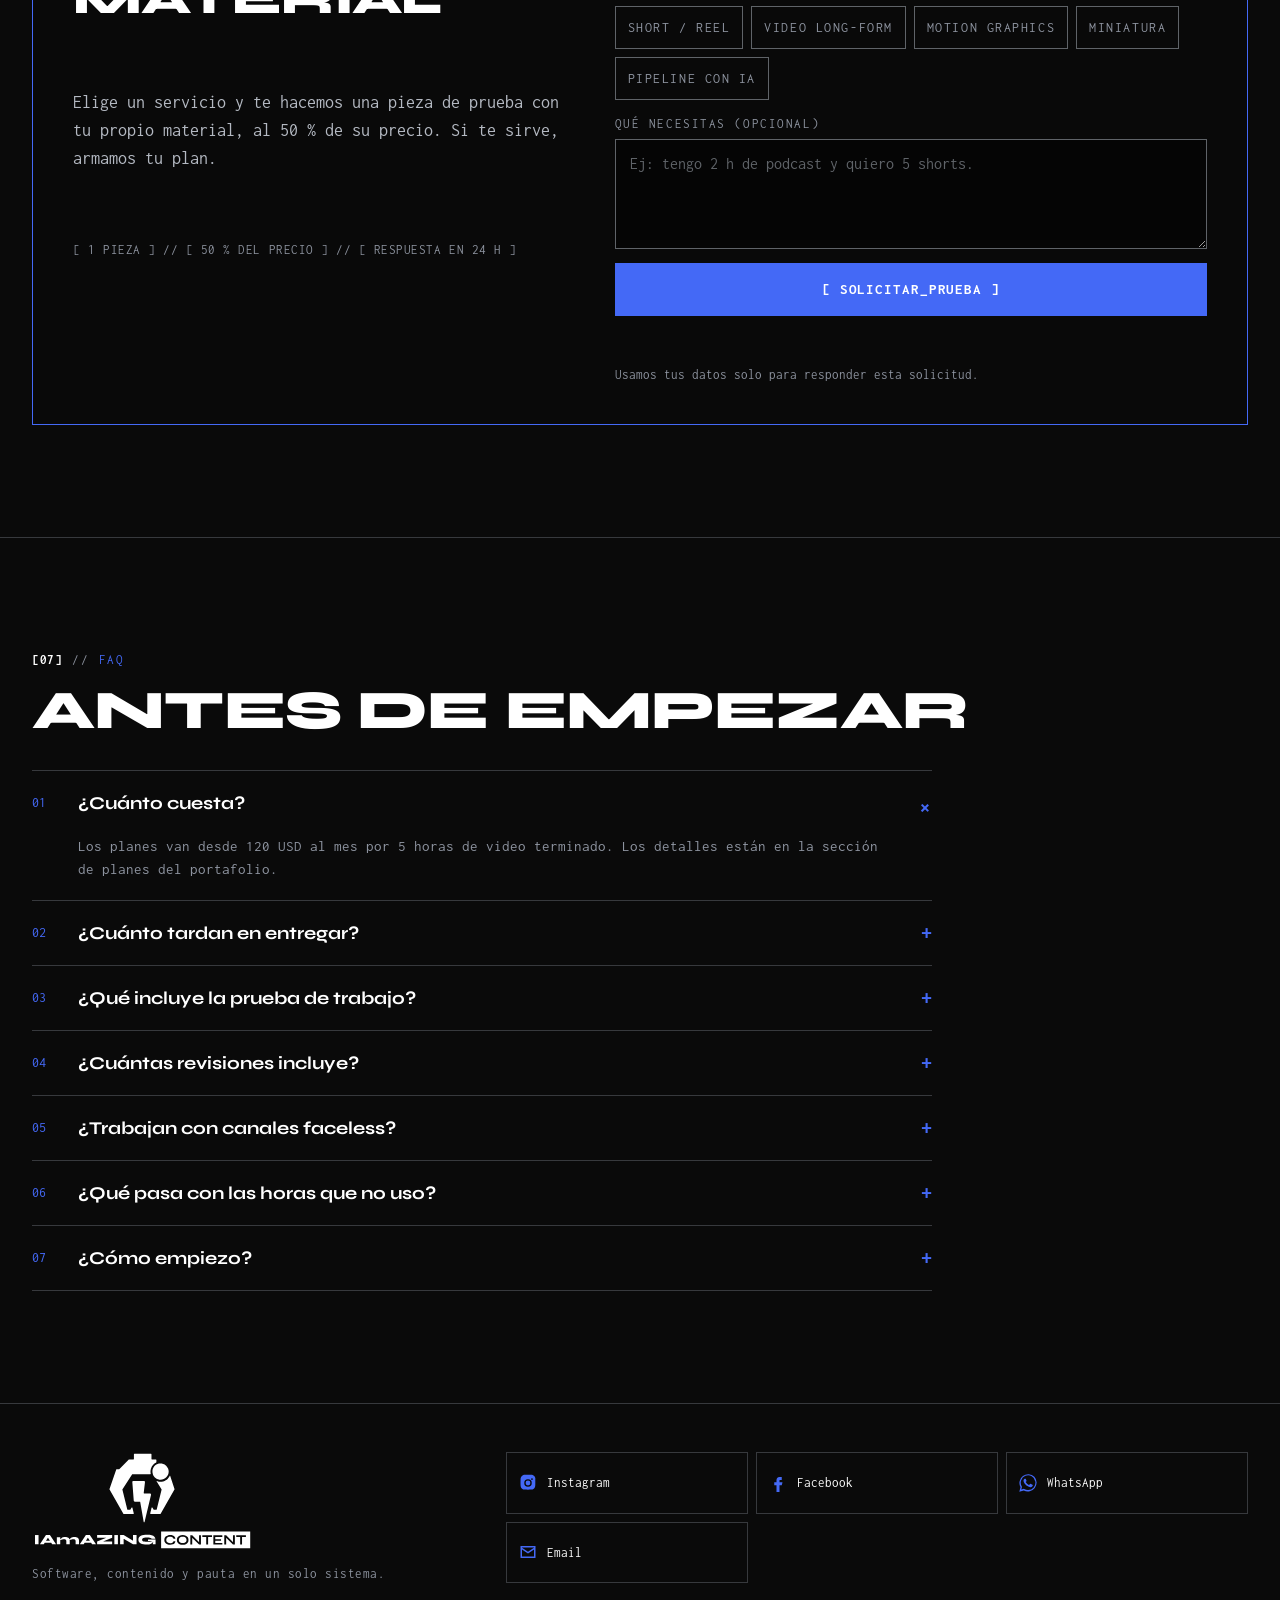
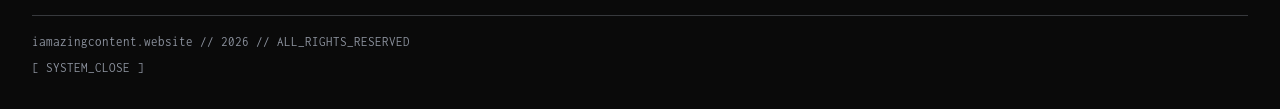
==== commit 9630c9b7: "fix: versión en CSS/JS para que los navegadores no sirvan la web vieja Co-Authored-By: Claude Opus 5" ====
--- a/index.html
+++ b/index.html
@@ -14,7 +14,7 @@
   <link rel="preconnect" href="https://fonts.googleapis.com">
   <link rel="preconnect" href="https://fonts.gstatic.com" crossorigin>
   <link href="https://fonts.googleapis.com/css2?family=Inconsolata:wght@400;700&family=Syne:wght@600;700;800&display=swap" rel="stylesheet">
-  <link rel="stylesheet" href="assets/css/iamc.css">
+  <link rel="stylesheet" href="assets/css/iamc.css?v=20261105">
 </head>
 <body>
   <div id="intro" aria-hidden="true">
@@ -187,7 +187,7 @@
     </footer>
   </div>
 
-  <script src="assets/js/config.js"></script>
-  <script src="assets/js/app.js"></script>
+  <script src="assets/js/config.js?v=20261105"></script>
+  <script src="assets/js/app.js?v=20261105"></script>
 </body>
 </html>
